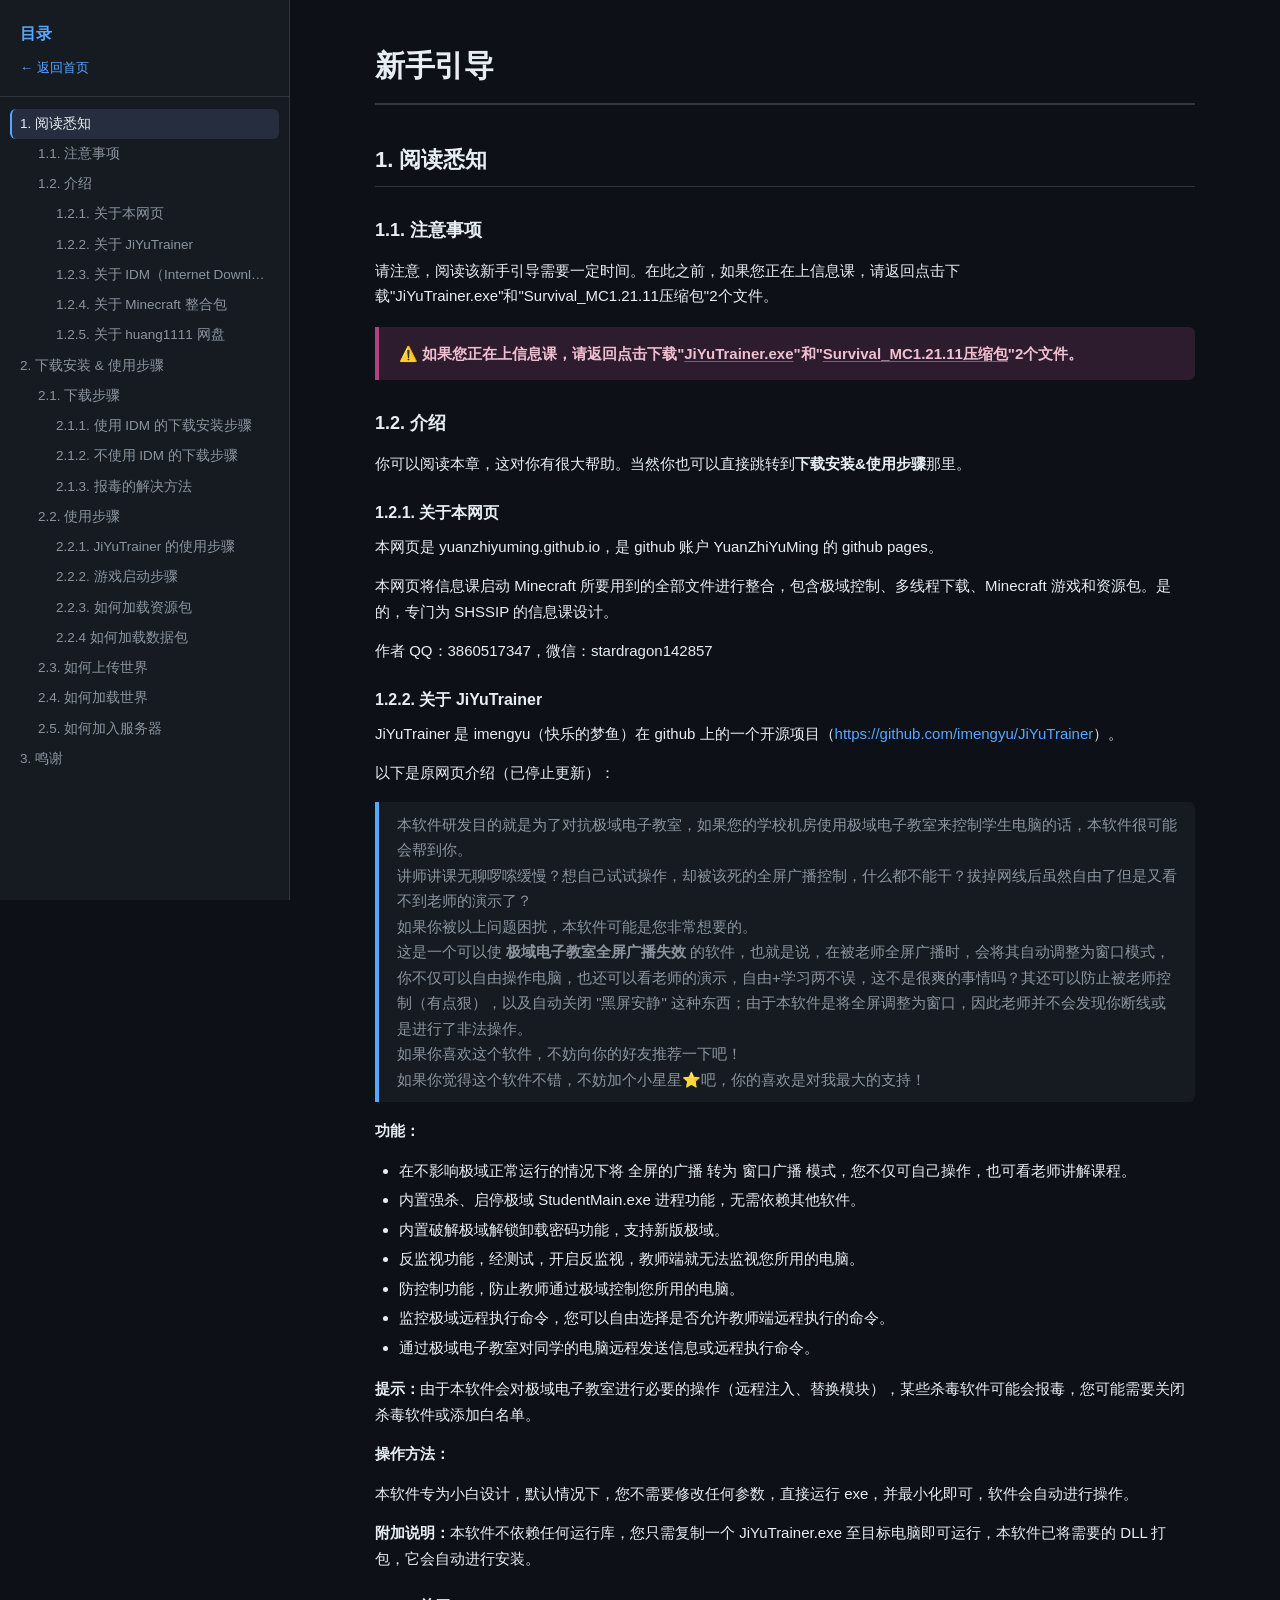
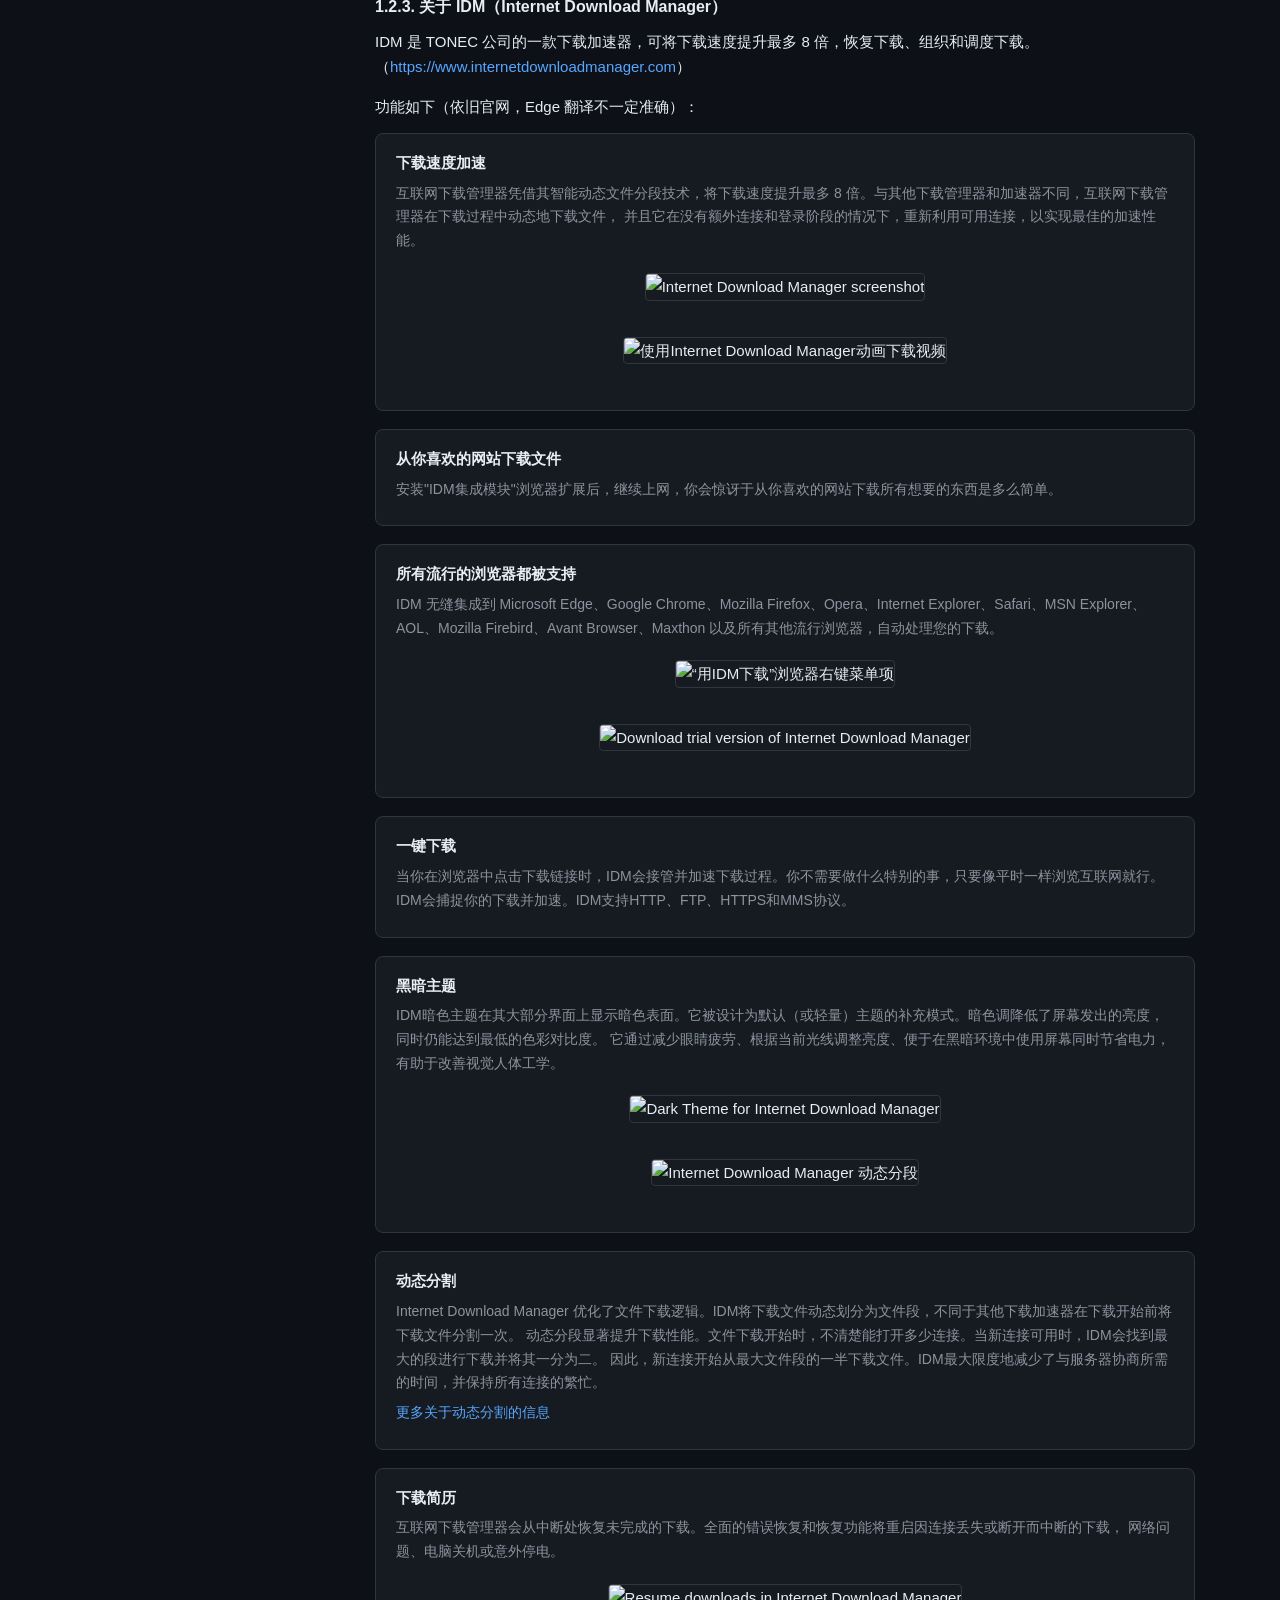
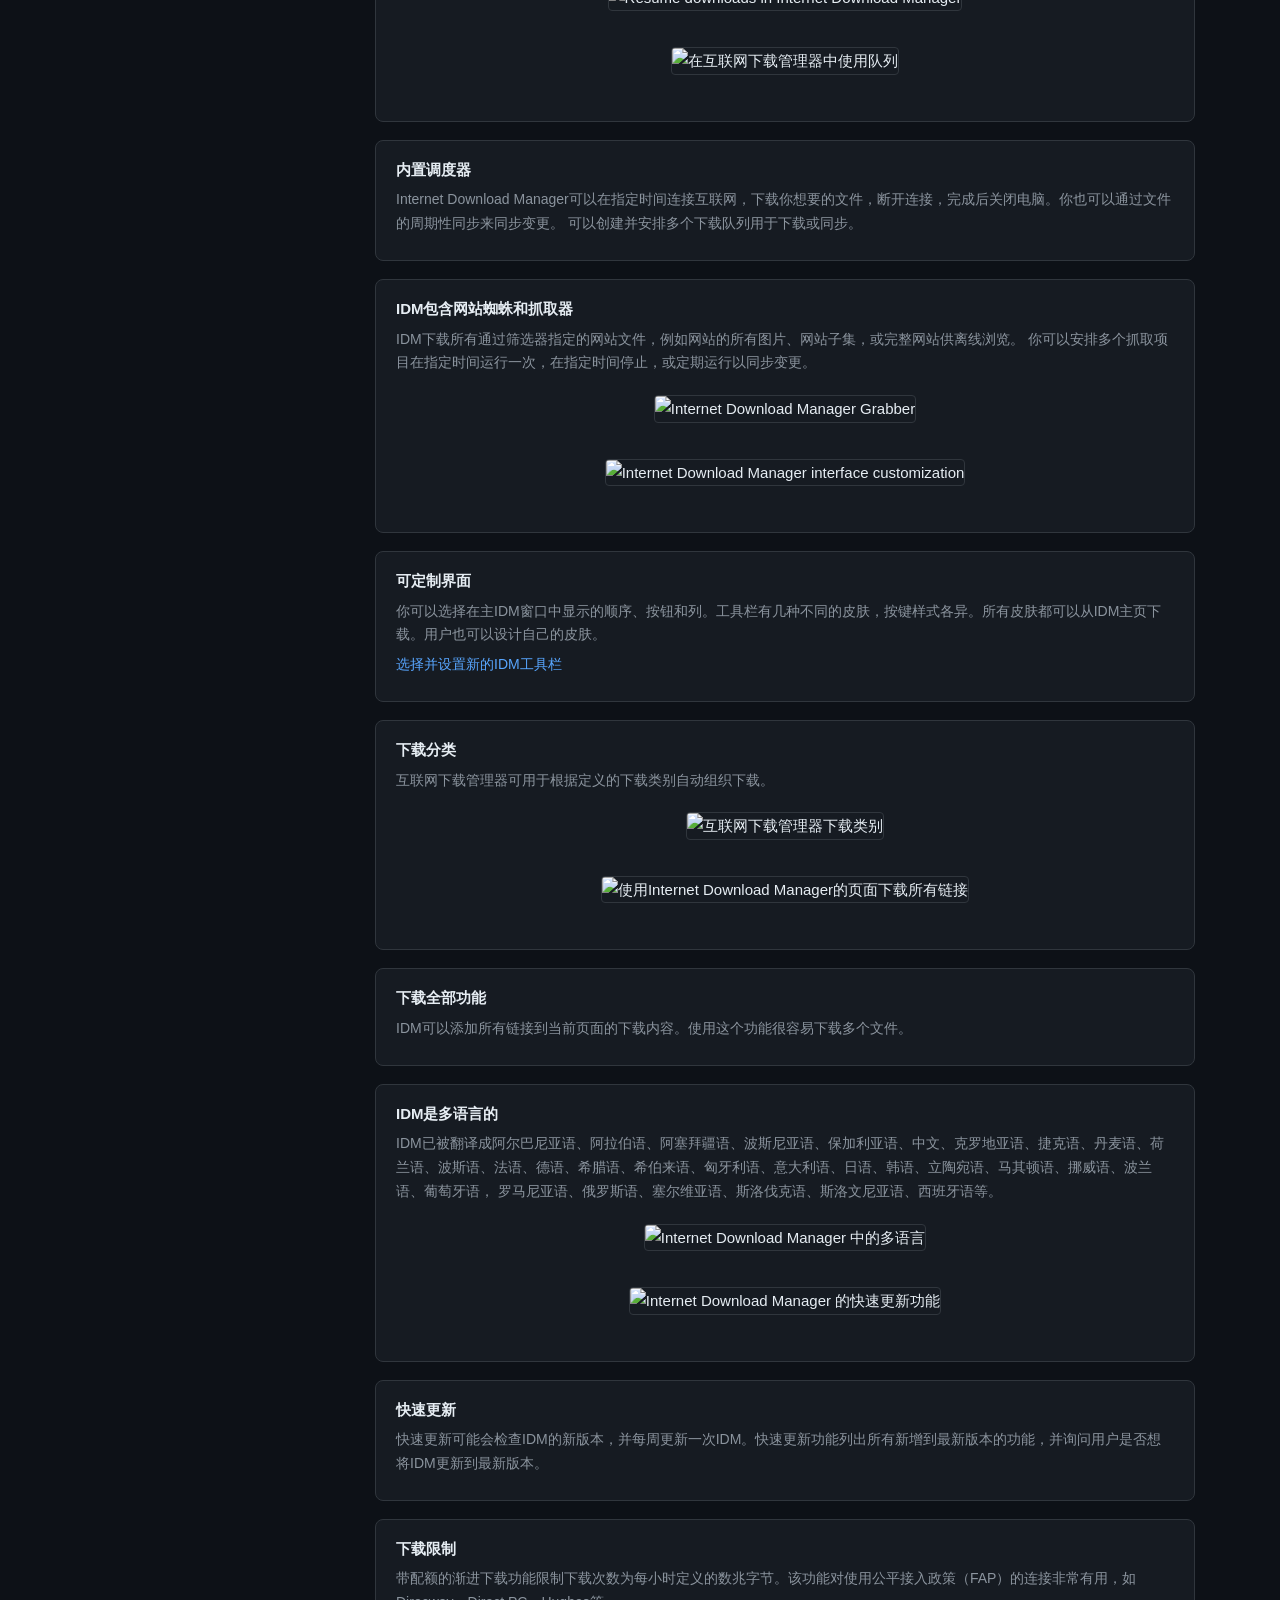
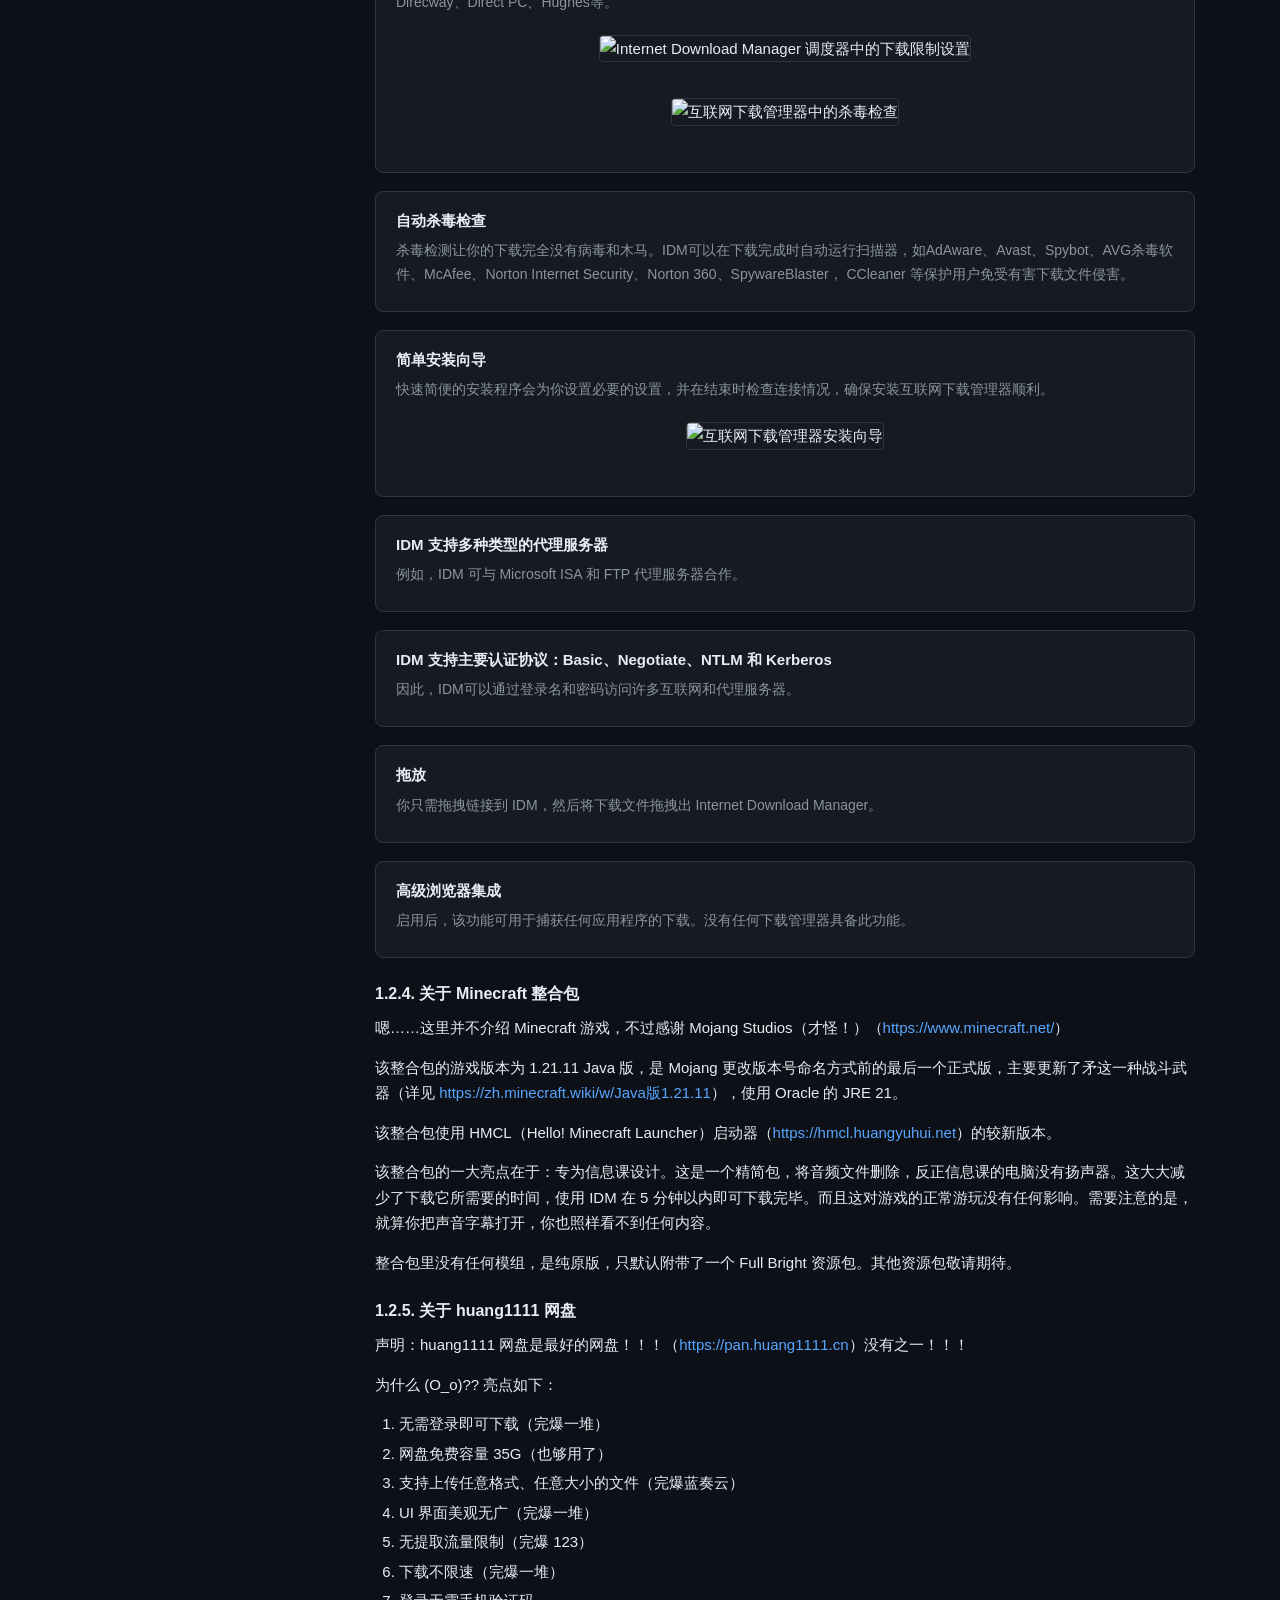
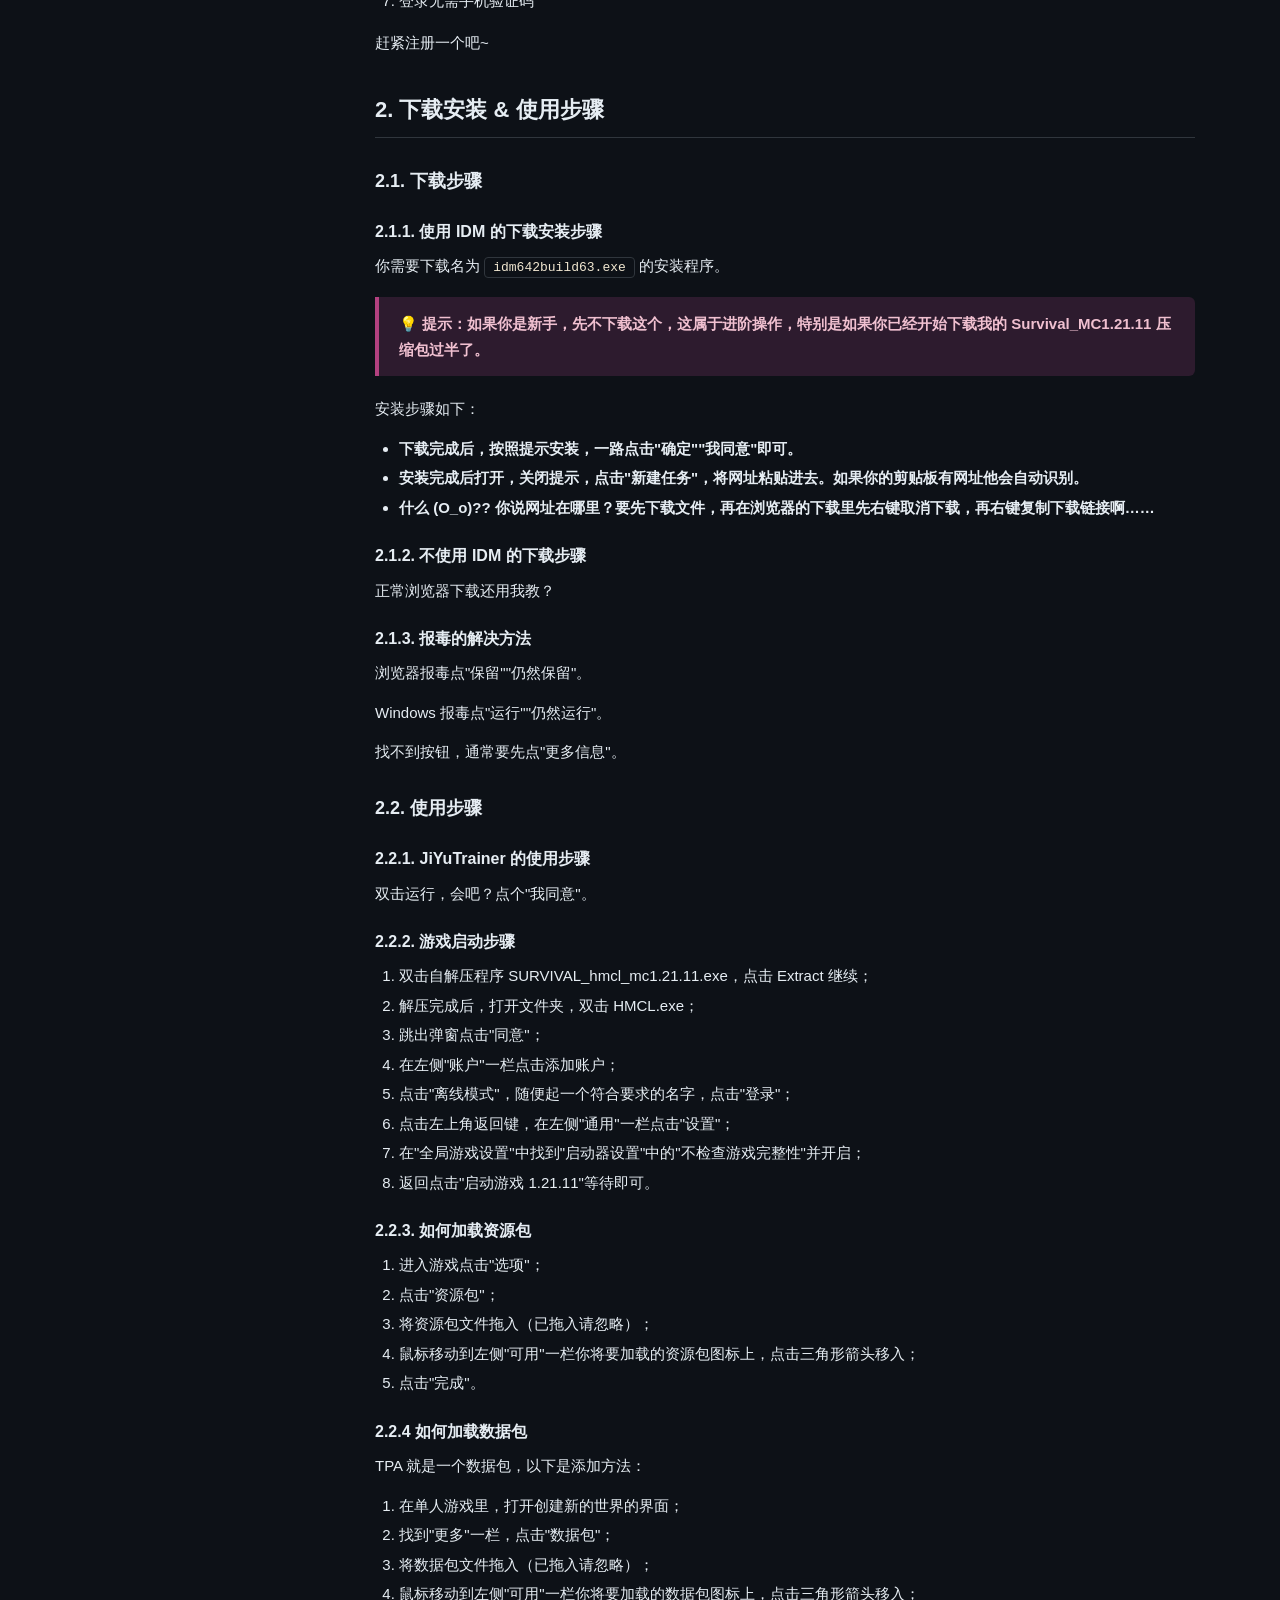
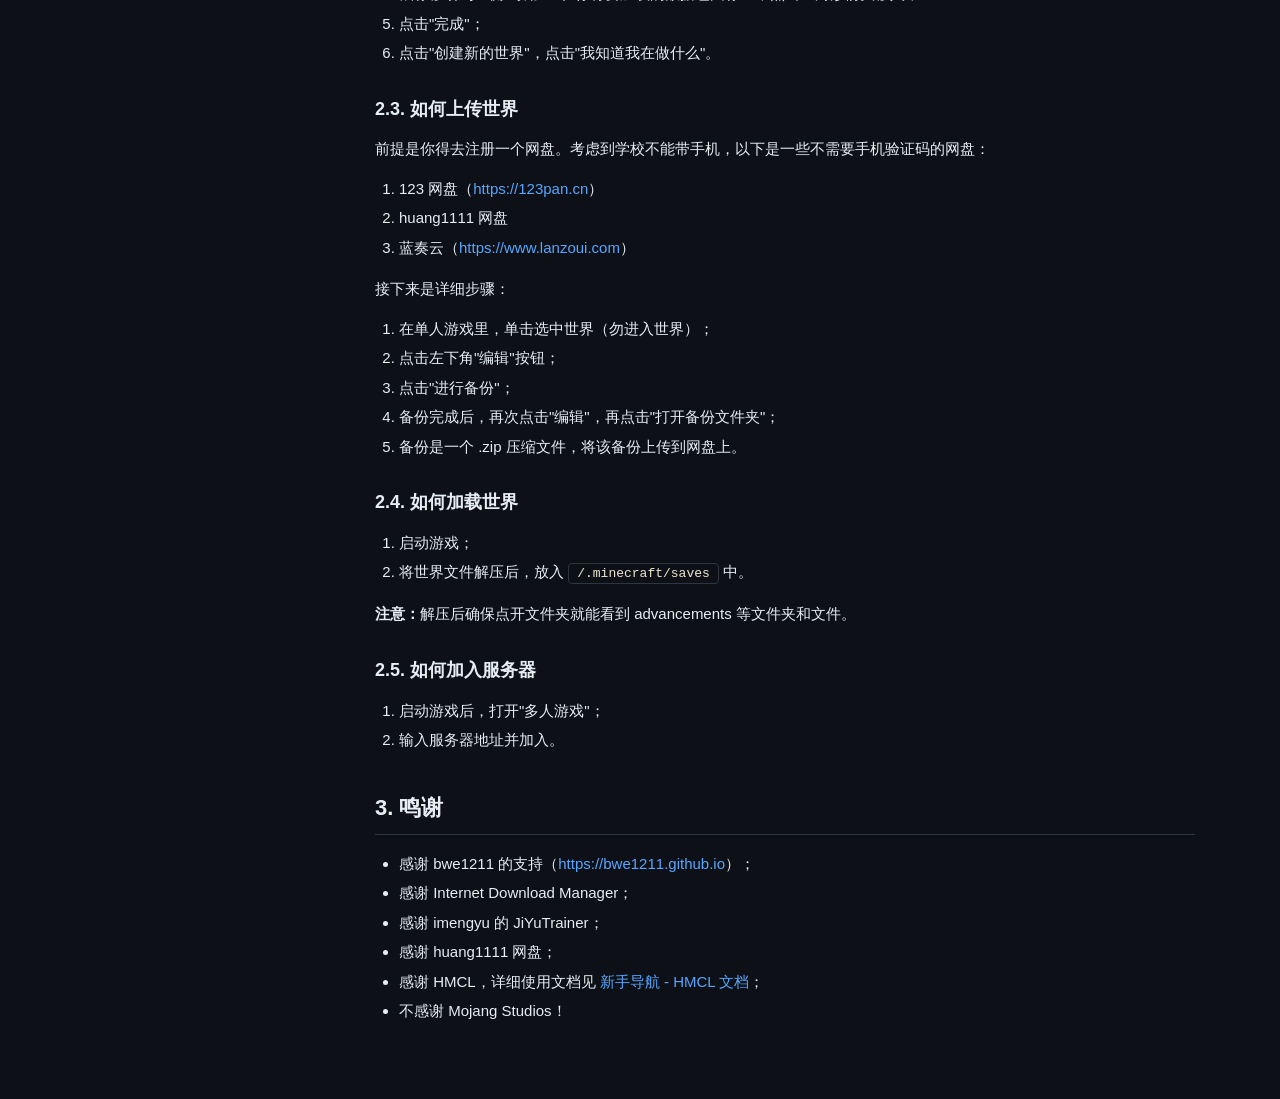
==== guide.html @ 596cc3ba "Add files via upload" ====
<!DOCTYPE html>
<html lang="zh-CN">
<head>
    <meta charset="UTF-8" />
    <meta name="viewport" content="width=device-width, initial-scale=1.0" />
    <title>新手引导</title>
    <link rel="stylesheet" href="guide.css">
</head>
<body>

<!-- ===== 侧边栏 ===== -->
<aside class="sidebar" id="sidebar">
    <div class="sidebar-header">
        <h2><span>目录</span></h2>
        <!-- 返回首页按钮 -->
        <a href="index.html" class="back-home">← 返回首页</a>
    </div>
    <nav>
        <ul class="toc" id="tocList">
            <!-- 由 JavaScript 动态生成 -->
        </ul>
    </nav>
</aside>

<!-- ===== 主内容 ===== -->
<main class="main">
    <div class="content-wrapper" id="contentWrapper">

        <!-- ============================================================ -->
        <!--                        全部内容                                -->
        <!-- ============================================================ -->

        <h1 id="新手引导">新手引导</h1>

        <!-- ===== 1. 阅读悉知 ===== -->
        <h2 id="1-阅读悉知">1. 阅读悉知</h2>

        <h3 id="11-注意事项">1.1. 注意事项</h3>
        <p>请注意，阅读该新手引导需要一定时间。在此之前，如果您正在上信息课，请返回点击下载"JiYuTrainer.exe"和"Survival_MC1.21.11压缩包"2个文件。</p>

        <div class="highlight-box">
            <strong>⚠️ 如果您正在上信息课，请返回点击下载"<u>JiYuTrainer.exe</u>"和"<u>Survival_MC1.21.11压缩包</u>"2个文件。</strong>
        </div>

        <h3 id="12-介绍">1.2. 介绍</h3>
        <p>你可以阅读本章，这对你有很大帮助。当然你也可以直接跳转到<strong>下载安装&amp;使用步骤</strong>那里。</p>

        <h4 id="121-关于本网页">1.2.1. 关于本网页</h4>
        <p>本网页是 yuanzhiyuming.github.io，是 github 账户 YuanZhiYuMing 的 github pages。</p>
        <p>本网页将信息课启动 Minecraft 所要用到的全部文件进行整合，包含极域控制、多线程下载、Minecraft 游戏和资源包。是的，专门为 SHSSIP 的信息课设计。</p>
        <p>作者 QQ：3860517347，微信：stardragon142857</p>

        <h4 id="122-关于jiyutrainer">1.2.2. 关于 JiYuTrainer</h4>
        <p>JiYuTrainer 是 imengyu（快乐的梦鱼）在 github 上的一个开源项目（<a href="https://github.com/imengyu/JiYuTrainer" target="_blank">https://github.com/imengyu/JiYuTrainer</a>）。</p>
        <p>以下是原网页介绍（已停止更新）：</p>
        <blockquote>
            <p>本软件研发目的就是为了对抗极域电子教室，如果您的学校机房使用极域电子教室来控制学生电脑的话，本软件很可能会帮到你。</p>
            <p>讲师讲课无聊啰嗦缓慢？想自己试试操作，却被该死的全屏广播控制，什么都不能干？拔掉网线后虽然自由了但是又看不到老师的演示了？</p>
            <p>如果你被以上问题困扰，本软件可能是您非常想要的。</p>
            <p>这是一个可以使 <strong>极域电子教室全屏广播失效</strong> 的软件，也就是说，在被老师全屏广播时，会将其自动调整为窗口模式，你不仅可以自由操作电脑，也还可以看老师的演示，自由+学习两不误，这不是很爽的事情吗？其还可以防止被老师控制（有点狠），以及自动关闭 "黑屏安静" 这种东西；由于本软件是将全屏调整为窗口，因此老师并不会发现你断线或是进行了非法操作。</p>
            <p>如果你喜欢这个软件，不妨向你的好友推荐一下吧！</p>
            <p>如果你觉得这个软件不错，不妨加个小星星⭐吧，你的喜欢是对我最大的支持！</p>
        </blockquote>
        <p><strong>功能：</strong></p>
        <ul>
            <li>在不影响极域正常运行的情况下将 全屏的广播 转为 窗口广播 模式，您不仅可自己操作，也可看老师讲解课程。</li>
            <li>内置强杀、启停极域 StudentMain.exe 进程功能，无需依赖其他软件。</li>
            <li>内置破解极域解锁卸载密码功能，支持新版极域。</li>
            <li>反监视功能，经测试，开启反监视，教师端就无法监视您所用的电脑。</li>
            <li>防控制功能，防止教师通过极域控制您所用的电脑。</li>
            <li>监控极域远程执行命令，您可以自由选择是否允许教师端远程执行的命令。</li>
            <li>通过极域电子教室对同学的电脑远程发送信息或远程执行命令。</li>
        </ul>
        <p><strong>提示：</strong>由于本软件会对极域电子教室进行必要的操作（远程注入、替换模块），某些杀毒软件可能会报毒，您可能需要关闭杀毒软件或添加白名单。</p>
        <p><strong>操作方法：</strong></p>
        <p>本软件专为小白设计，默认情况下，您不需要修改任何参数，直接运行 exe，并最小化即可，软件会自动进行操作。</p>
        <p><strong>附加说明：</strong>本软件不依赖任何运行库，您只需复制一个 JiYuTrainer.exe 至目标电脑即可运行，本软件已将需要的 DLL 打包，它会自动进行安装。</p>

        <h4 id="123-关于idminternetdownloadmanager">1.2.3. 关于 IDM（Internet Download Manager）</h4>
        <p>IDM 是 TONEC 公司的一款下载加速器，可将下载速度提升最多 8 倍，恢复下载、组织和调度下载。（<a href="https://www.internetdownloadmanager.com" target="_blank">https://www.internetdownloadmanager.com</a>）</p>
        <p>功能如下（依旧官网，Edge 翻译不一定准确）：</p>

        <div class="feature-card">
            <h5>下载速度加速</h5>
            <p>互联网下载管理器凭借其智能动态文件分段技术，将下载速度提升最多 8 倍。与其他下载管理器和加速器不同，互联网下载管理器在下载过程中动态地下载文件， 并且它在没有额外连接和登录阶段的情况下，重新利用可用连接，以实现最佳的加速性能。</p>
            <div class="img-container">
                <img src="https://www.internetdownloadmanager.com/images/idm_screenshot_6_35.jpg" alt="Internet Download Manager screenshot" loading="lazy" />
            </div>
            <div class="img-container">
                <img src="https://www.internetdownloadmanager.com/images/idm_download_video_animation-4.gif" alt="使用Internet Download Manager动画下载视频" loading="lazy" />
            </div>
        </div>

        <div class="feature-card">
            <h5>从你喜欢的网站下载文件</h5>
            <p>安装"IDM集成模块"浏览器扩展后，继续上网，你会惊讶于从你喜欢的网站下载所有想要的东西是多么简单。</p>
        </div>

        <div class="feature-card">
            <h5>所有流行的浏览器都被支持</h5>
            <p>IDM 无缝集成到 Microsoft Edge、Google Chrome、Mozilla Firefox、Opera、Internet Explorer、Safari、MSN Explorer、AOL、Mozilla Firebird、Avant Browser、Maxthon 以及所有其他流行浏览器，自动处理您的下载。</p>
            <div class="img-container">
                <img src="https://www.internetdownloadmanager.com/images/skpscr.jpeg" alt="“用IDM下载”浏览器右键菜单项" loading="lazy" />
            </div>
            <div class="img-container">
                <img src="https://www.internetdownloadmanager.com/images/click.gif" alt="Download trial version of Internet Download Manager" loading="lazy" />
            </div>
        </div>

        <div class="feature-card">
            <h5>一键下载</h5>
            <p>当你在浏览器中点击下载链接时，IDM会接管并加速下载过程。你不需要做什么特别的事，只要像平时一样浏览互联网就行。 IDM会捕捉你的下载并加速。IDM支持HTTP、FTP、HTTPS和MMS协议。</p>
        </div>

        <div class="feature-card">
            <h5>黑暗主题</h5>
            <p>IDM暗色主题在其大部分界面上显示暗色表面。它被设计为默认（或轻量）主题的补充模式。暗色调降低了屏幕发出的亮度，同时仍能达到最低的色彩对比度。 它通过减少眼睛疲劳、根据当前光线调整亮度、便于在黑暗环境中使用屏幕同时节省电力，有助于改善视觉人体工学。</p>
            <div class="img-container">
                <img src="https://www.internetdownloadmanager.com/images/dark_th.jpg" alt="Dark Theme for Internet Download Manager" loading="lazy" />
            </div>
            <div class="img-container">
                <img src="https://www.internetdownloadmanager.com/images/dynamic.jpg" alt="Internet Download Manager 动态分段" loading="lazy" />
            </div>
        </div>

        <div class="feature-card">
            <h5>动态分割</h5>
            <p>Internet Download Manager 优化了文件下载逻辑。IDM将下载文件动态划分为文件段，不同于其他下载加速器在下载开始前将下载文件分割一次。 动态分段显著提升下载性能。文件下载开始时，不清楚能打开多少连接。当新连接可用时，IDM会找到最大的段进行下载并将其一分为二。 因此，新连接开始从最大文件段的一半下载文件。IDM最大限度地减少了与服务器协商所需的时间，并保持所有连接的繁忙。</p>
            <p><a href="https://www.internetdownloadmanager.com/support/segmentation.html" target="_blank">更多关于动态分割的信息</a></p>
        </div>

        <div class="feature-card">
            <h5>下载简历</h5>
            <p>互联网下载管理器会从中断处恢复未完成的下载。全面的错误恢复和恢复功能将重启因连接丢失或断开而中断的下载， 网络问题、电脑关机或意外停电。</p>
            <div class="img-container">
                <img src="https://www.internetdownloadmanager.com/images/resume.gif" alt="Resume downloads in Internet Download Manager" loading="lazy" />
            </div>
            <div class="img-container">
                <img src="https://www.internetdownloadmanager.com/images/queue.png" alt="在互联网下载管理器中使用队列" loading="lazy" />
            </div>
        </div>

        <div class="feature-card">
            <h5>内置调度器</h5>
            <p>Internet Download Manager可以在指定时间连接互联网，下载你想要的文件，断开连接，完成后关闭电脑。你也可以通过文件的周期性同步来同步变更。 可以创建并安排多个下载队列用于下载或同步。</p>
        </div>

        <div class="feature-card">
            <h5>IDM包含网站蜘蛛和抓取器</h5>
            <p>IDM下载所有通过筛选器指定的网站文件，例如网站的所有图片、网站子集，或完整网站供离线浏览。 你可以安排多个抓取项目在指定时间运行一次，在指定时间停止，或定期运行以同步变更。</p>
            <div class="img-container">
                <img src="https://www.internetdownloadmanager.com/images/grabber.jpg" alt="Internet Download Manager Grabber" loading="lazy" />
            </div>
            <div class="img-container">
                <img src="https://www.internetdownloadmanager.com/images/idm_screenshot_6_35.gif" alt="Internet Download Manager interface customization" loading="lazy" />
            </div>
        </div>

        <div class="feature-card">
            <h5>可定制界面</h5>
            <p>你可以选择在主IDM窗口中显示的顺序、按钮和列。工具栏有几种不同的皮肤，按键样式各异。所有皮肤都可以从IDM主页下载。用户也可以设计自己的皮肤。</p>
            <p><a href="https://www.internetdownloadmanager.com/support/toolbar2.html" target="_blank">选择并设置新的IDM工具栏</a></p>
        </div>

        <div class="feature-card">
            <h5>下载分类</h5>
            <p>互联网下载管理器可用于根据定义的下载类别自动组织下载。</p>
            <div class="img-container">
                <img src="https://www.internetdownloadmanager.com/images/categories.gif" alt="互联网下载管理器下载类别" loading="lazy" />
            </div>
            <div class="img-container">
                <img src="https://www.internetdownloadmanager.com/images/download_all.jpg" alt="使用Internet Download Manager的页面下载所有链接" loading="lazy" />
            </div>
        </div>

        <div class="feature-card">
            <h5>下载全部功能</h5>
            <p>IDM可以添加所有链接到当前页面的下载内容。使用这个功能很容易下载多个文件。</p>
        </div>

        <div class="feature-card">
            <h5>IDM是多语言的</h5>
            <p>IDM已被翻译成阿尔巴尼亚语、阿拉伯语、阿塞拜疆语、波斯尼亚语、保加利亚语、中文、克罗地亚语、捷克语、丹麦语、荷兰语、波斯语、法语、德语、希腊语、希伯来语、匈牙利语、意大利语、日语、韩语、立陶宛语、马其顿语、挪威语、波兰语、葡萄牙语， 罗马尼亚语、俄罗斯语、塞尔维亚语、斯洛伐克语、斯洛文尼亚语、西班牙语等。</p>
            <div class="img-container">
                <img src="https://www.internetdownloadmanager.com/images/multilingual.gif" alt="Internet Download Manager 中的多语言" loading="lazy" />
            </div>
            <div class="img-container">
                <img src="https://www.internetdownloadmanager.com/images/quick_update.jpg" alt="Internet Download Manager 的快速更新功能" loading="lazy" />
            </div>
        </div>

        <div class="feature-card">
            <h5>快速更新</h5>
            <p>快速更新可能会检查IDM的新版本，并每周更新一次IDM。快速更新功能列出所有新增到最新版本的功能，并询问用户是否想将IDM更新到最新版本。</p>
        </div>

        <div class="feature-card">
            <h5>下载限制</h5>
            <p>带配额的渐进下载功能限制下载次数为每小时定义的数兆字节。该功能对使用公平接入政策（FAP）的连接非常有用，如Direcway、Direct PC、Hughes等。</p>
            <div class="img-container">
                <img src="https://www.internetdownloadmanager.com/images/limits.png" alt="Internet Download Manager 调度器中的下载限制设置" loading="lazy" />
            </div>
            <div class="img-container">
                <img src="https://www.internetdownloadmanager.com/images/antivirus.jpg" alt="互联网下载管理器中的杀毒检查" loading="lazy" />
            </div>
        </div>

        <div class="feature-card">
            <h5>自动杀毒检查</h5>
            <p>杀毒检测让你的下载完全没有病毒和木马。IDM可以在下载完成时自动运行扫描器，如AdAware、Avast、Spybot、AVG杀毒软件、McAfee、Norton Internet Security、Norton 360、SpywareBlaster， CCleaner 等保护用户免受有害下载文件侵害。</p>
        </div>

        <div class="feature-card">
            <h5>简单安装向导</h5>
            <p>快速简便的安装程序会为你设置必要的设置，并在结束时检查连接情况，确保安装互联网下载管理器顺利。</p>
            <div class="img-container">
                <img src="https://www.internetdownloadmanager.com/images/wizard.gif" alt="互联网下载管理器安装向导" loading="lazy" />
            </div>
        </div>

        <div class="feature-card">
            <h5>IDM 支持多种类型的代理服务器</h5>
            <p>例如，IDM 可与 Microsoft ISA 和 FTP 代理服务器合作。</p>
        </div>

        <div class="feature-card">
            <h5>IDM 支持主要认证协议：Basic、Negotiate、NTLM 和 Kerberos</h5>
            <p>因此，IDM可以通过登录名和密码访问许多互联网和代理服务器。</p>
        </div>

        <div class="feature-card">
            <h5>拖放</h5>
            <p>你只需拖拽链接到 IDM，然后将下载文件拖拽出 Internet Download Manager。</p>
        </div>

        <div class="feature-card">
            <h5>高级浏览器集成</h5>
            <p>启用后，该功能可用于捕获任何应用程序的下载。没有任何下载管理器具备此功能。</p>
        </div>

        <h4 id="124-关于minecraft整合包">1.2.4. 关于 Minecraft 整合包</h4>
        <p>嗯……这里并不介绍 Minecraft 游戏，不过感谢 Mojang Studios（才怪！）（<a href="https://www.minecraft.net/" target="_blank">https://www.minecraft.net/</a>）</p>
        <p>该整合包的游戏版本为 1.21.11 Java 版，是 Mojang 更改版本号命名方式前的最后一个正式版，主要更新了矛这一种战斗武器（详见 <a href="https://zh.minecraft.wiki/w/Java%E7%89%881.21.11?variant=zh-cn" target="_blank">https://zh.minecraft.wiki/w/Java版1.21.11</a>），使用 Oracle 的 JRE 21。</p>
        <p>该整合包使用 HMCL（Hello! Minecraft Launcher）启动器（<a href="https://hmcl.huangyuhui.net" target="_blank">https://hmcl.huangyuhui.net</a>）的较新版本。</p>
        <p>该整合包的一大亮点在于：专为信息课设计。这是一个精简包，将音频文件删除，反正信息课的电脑没有扬声器。这大大减少了下载它所需要的时间，使用 IDM 在 5 分钟以内即可下载完毕。而且这对游戏的正常游玩没有任何影响。需要注意的是，就算你把声音字幕打开，你也照样看不到任何内容。</p>
        <p>整合包里没有任何模组，是纯原版，只默认附带了一个 Full Bright 资源包。其他资源包敬请期待。</p>

        <h4 id="125-关于huang1111网盘">1.2.5. 关于 huang1111 网盘</h4>
        <p>声明：huang1111 网盘是最好的网盘！！！（<a href="https://pan.huang1111.cn" target="_blank">https://pan.huang1111.cn</a>）没有之一！！！</p>
        <p>为什么 (O_o)?? 亮点如下：</p>
        <ol>
            <li>无需登录即可下载（完爆一堆）</li>
            <li>网盘免费容量 35G（也够用了）</li>
            <li>支持上传任意格式、任意大小的文件（完爆蓝奏云）</li>
            <li>UI 界面美观无广（完爆一堆）</li>
            <li>无提取流量限制（完爆 123）</li>
            <li>下载不限速（完爆一堆）</li>
            <li>登录无需手机验证码</li>
        </ol>
        <p>赶紧注册一个吧~</p>

        <!-- ===== 2. 下载安装&使用步骤 ===== -->
        <h2 id="2-下载安装使用步骤">2. 下载安装 &amp; 使用步骤</h2>

        <h3 id="21-下载步骤">2.1. 下载步骤</h3>

        <h4 id="211-使用idm的下载安装步骤">2.1.1. 使用 IDM 的下载安装步骤</h4>
        <p>你需要下载名为 <code>idm642build63.exe</code> 的安装程序。</p>
        <div class="highlight-box">
            <strong>💡 提示：如果你是新手，先不下载这个，这属于进阶操作，特别是如果你已经开始下载我的 Survival_MC1.21.11 压缩包过半了。</strong>
        </div>
        <p>安装步骤如下：</p>
        <ul>
            <li><strong>下载完成后，按照提示安装，一路点击"确定""我同意"即可。</strong></li>
            <li><strong>安装完成后打开，关闭提示，点击"新建任务"，将网址粘贴进去。如果你的剪贴板有网址他会自动识别。</strong></li>
            <li><strong>什么 (O_o)?? 你说网址在哪里？要先下载文件，再在浏览器的下载里先右键取消下载，再右键复制下载链接啊……</strong></li>
        </ul>

        <h4 id="212-不使用idm的下载步骤">2.1.2. 不使用 IDM 的下载步骤</h4>
        <p>正常浏览器下载还用我教？</p>

        <h4 id="213-报毒的解决方法">2.1.3. 报毒的解决方法</h4>
        <p>浏览器报毒点"保留""仍然保留"。</p>
        <p>Windows 报毒点"运行""仍然运行"。</p>
        <p>找不到按钮，通常要先点"更多信息"。</p>

        <h3 id="22-使用步骤">2.2. 使用步骤</h3>

        <h4 id="221-jiyutrainer的使用步骤">2.2.1. JiYuTrainer 的使用步骤</h4>
        <p>双击运行，会吧？点个"我同意"。</p>

        <h4 id="222-游戏启动步骤">2.2.2. 游戏启动步骤</h4>
        <ol>
            <li>双击自解压程序 SURVIVAL_hmcl_mc1.21.11.exe，点击 Extract 继续；</li>
            <li>解压完成后，打开文件夹，双击 HMCL.exe；</li>
            <li>跳出弹窗点击"同意"；</li>
            <li>在左侧"账户"一栏点击添加账户；</li>
            <li>点击"离线模式"，随便起一个符合要求的名字，点击"登录"；</li>
            <li>点击左上角返回键，在左侧"通用"一栏点击"设置"；</li>
            <li>在"全局游戏设置"中找到"启动器设置"中的"不检查游戏完整性"并开启；</li>
            <li>返回点击"启动游戏 1.21.11"等待即可。</li>
        </ol>

        <h4 id="223-如何加载资源包">2.2.3. 如何加载资源包</h4>
        <ol>
            <li>进入游戏点击"选项"；</li>
            <li>点击"资源包"；</li>
            <li>将资源包文件拖入（已拖入请忽略）；</li>
            <li>鼠标移动到左侧"可用"一栏你将要加载的资源包图标上，点击三角形箭头移入；</li>
            <li>点击"完成"。</li>
        </ol>

        <h4 id="224-如何加载数据包">2.2.4 如何加载数据包</h4>
        <p>TPA 就是一个数据包，以下是添加方法：</p>
        <ol>
            <li>在单人游戏里，打开创建新的世界的界面；</li>
            <li>找到"更多"一栏，点击"数据包"；</li>
            <li>将数据包文件拖入（已拖入请忽略）；</li>
            <li>鼠标移动到左侧"可用"一栏你将要加载的数据包图标上，点击三角形箭头移入；</li>
            <li>点击"完成"；</li>
            <li>点击"创建新的世界"，点击"我知道我在做什么"。</li>
        </ol>

        <h3 id="23-如何上传世界">2.3. 如何上传世界</h3>
        <p>前提是你得去注册一个网盘。考虑到学校不能带手机，以下是一些不需要手机验证码的网盘：</p>
        <ol>
            <li>123 网盘（<a href="https://123pan.cn" target="_blank">https://123pan.cn</a>）</li>
            <li>huang1111 网盘</li>
            <li>蓝奏云（<a href="https://www.lanzoui.com" target="_blank">https://www.lanzoui.com</a>）</li>
        </ol>
        <p>接下来是详细步骤：</p>
        <ol>
            <li>在单人游戏里，单击选中世界（勿进入世界）；</li>
            <li>点击左下角"编辑"按钮；</li>
            <li>点击"进行备份"；</li>
            <li>备份完成后，再次点击"编辑"，再点击"打开备份文件夹"；</li>
            <li>备份是一个 .zip 压缩文件，将该备份上传到网盘上。</li>
        </ol>

        <h3 id="24-如何加载世界">2.4. 如何加载世界</h3>
        <ol>
            <li>启动游戏；</li>
            <li>将世界文件解压后，放入 <code>/.minecraft/saves</code> 中。</li>
        </ol>
        <p><strong>注意：</strong>解压后确保点开文件夹就能看到 advancements 等文件夹和文件。</p>

        <h3 id="25-如何加入服务器">2.5. 如何加入服务器</h3>
        <ol>
            <li>启动游戏后，打开"多人游戏"；</li>
            <li>输入服务器地址并加入。</li>
        </ol>

        <!-- ===== 3. 鸣谢 ===== -->
        <h2 id="3-鸣谢">3. 鸣谢</h2>
        <ul>
            <li>感谢 bwe1211 的支持（<a href="https://bwe1211.github.io" target="_blank">https://bwe1211.github.io</a>）；</li>
            <li>感谢 Internet Download Manager；</li>
            <li>感谢 imengyu 的 JiYuTrainer；</li>
            <li>感谢 huang1111 网盘；</li>
            <li>感谢 HMCL，详细使用文档见 <a href="https://docs.hmcl.net/" target="_blank">新手导航 - HMCL 文档</a>；</li>
            <li>不感谢 Mojang Studios！</li>
        </ul>

    </div>
    <!-- /content-wrapper -->
</main>

<!-- ===== JavaScript ===== -->
<script type="text/javascript" src="guide.js"></script>

</body>
</html>
---- guide.css ----
* {
    margin: 0;
    padding: 0;
    box-sizing: border-box;
}

:root {
    --bg-primary: #0d1117;
    --bg-secondary: #161b22;
    --bg-card: #1c2333;
    --bg-hover: #252d3f;
    --border-color: #30363d;
    --text-primary: #e6edf3;
    --text-secondary: #8b949e;
    --text-muted: #5a6a7a;
    --accent: #58a6ff;
    --accent-hover: #79c0ff;
    --highlight-bg: #2d1b2e;
    --highlight-border: #b34180;
    --code-bg: #0d1117;
    --scrollbar-track: #0d1117;
    --scrollbar-thumb: #30363d;
    --sidebar-width: 290px;
    --header-height: 0px;
    --toc-level-indent: 18px;
}

html {
    scroll-behavior: smooth;
}

body {
    font-family: -apple-system, BlinkMacSystemFont, "Segoe UI", "Noto Sans", Helvetica, Arial, sans-serif;
    background: var(--bg-primary);
    color: var(--text-primary);
    line-height: 1.7;
    font-size: 15px;
    display: flex;
    min-height: 100vh;
    margin: 0;
}

/* ===== 滚动条 ===== */
::-webkit-scrollbar {
    width: 8px;
    height: 8px;
}
::-webkit-scrollbar-track {
    background: var(--scrollbar-track);
}
::-webkit-scrollbar-thumb {
    background: var(--scrollbar-thumb);
    border-radius: 4px;
}
::-webkit-scrollbar-thumb:hover {
    background: #484f5a;
}

/* ===== 侧边栏 ===== */
.sidebar {
    position: fixed;
    top: 0;
    left: 0;
    width: var(--sidebar-width);
    height: 100vh;
    background: var(--bg-secondary);
    border-right: 1px solid var(--border-color);
    overflow-y: auto;
    overflow-x: hidden;
    padding: 20px 0 30px 0;
    z-index: 100;
    display: flex;
    flex-direction: column;
}

.sidebar-header {
    padding: 0 20px 16px 20px;
    border-bottom: 1px solid var(--border-color);
    margin-bottom: 12px;
    flex-shrink: 0;
}

.sidebar-header h2 {
    font-size: 16px;
    font-weight: 600;
    color: var(--text-primary);
    letter-spacing: 0.3px;
    display: flex;
    align-items: center;
    gap: 8px;
}

.sidebar-header h2 span {
    color: var(--accent);
}

.sidebar-header .sub {
    font-size: 12px;
    color: var(--text-secondary);
    margin-top: 2px;
    font-weight: 400;
}

/* 返回首页按钮 */
.back-home {
    margin-top: 10px;
    display: inline-block;
    font-size: 13px;
    color: var(--accent);
    text-decoration: none;
    transition: color 0.15s;
}
.back-home:hover {
    color: var(--accent-hover);
    text-decoration: underline;
}

.toc {
    list-style: none;
    padding: 0 10px 0 10px;
    margin: 0;
    flex: 1;
}

.toc li {
    list-style: none;
    margin: 0;
    padding: 0;
}

.toc a {
    display: block;
    padding: 5px 12px 5px 12px;
    color: var(--text-secondary);
    text-decoration: none;
    font-size: 13.5px;
    border-radius: 6px;
    transition: color 0.15s, background 0.15s;
    cursor: pointer;
    white-space: nowrap;
    overflow: hidden;
    text-overflow: ellipsis;
    line-height: 1.5;
    border-left: 2px solid transparent;
}

.toc a:hover {
    color: var(--text-primary);
    background: var(--bg-hover);
}

.toc a.active {
    color: var(--text-primary);
    background: var(--bg-hover);
    border-left-color: var(--accent);
    font-weight: 500;
}

/* 层级缩进 */
.toc .level-h2 {
    padding-left: 8px;
}
.toc .level-h3 {
    padding-left: calc(8px + var(--toc-level-indent));
}
.toc .level-h4 {
    padding-left: calc(8px + var(--toc-level-indent) * 2);
}

/* ===== 主内容区 ===== */
.main {
    margin-left: var(--sidebar-width);
    flex: 1;
    padding: 40px 50px 60px 50px;
    max-width: calc(100% - var(--sidebar-width));
    min-height: 100vh;
    background: var(--bg-primary);
}

.content-wrapper {
    max-width: 820px;
    margin: 0 auto;
}

/* ===== 内容排版 ===== */
.content-wrapper h1 {
    font-size: 30px;
    font-weight: 700;
    color: var(--text-primary);
    margin-top: 0;
    margin-bottom: 24px;
    padding-bottom: 12px;
    border-bottom: 2px solid var(--border-color);
    letter-spacing: -0.3px;
}

.content-wrapper h2 {
    font-size: 22px;
    font-weight: 600;
    color: var(--text-primary);
    margin-top: 36px;
    margin-bottom: 16px;
    padding-bottom: 8px;
    border-bottom: 1px solid var(--border-color);
}

.content-wrapper h3 {
    font-size: 18px;
    font-weight: 600;
    color: var(--text-primary);
    margin-top: 28px;
    margin-bottom: 12px;
}

.content-wrapper h4 {
    font-size: 16px;
    font-weight: 600;
    color: var(--text-primary);
    margin-top: 22px;
    margin-bottom: 8px;
}

.content-wrapper h5 {
    font-size: 14.5px;
    font-weight: 600;
    color: var(--text-primary);
    margin-top: 18px;
    margin-bottom: 6px;
}

.content-wrapper p {
    margin-bottom: 14px;
    color: var(--text-primary);
}

.content-wrapper a {
    color: var(--accent);
    text-decoration: none;
    transition: color 0.15s;
}

.content-wrapper a:hover {
    color: var(--accent-hover);
    text-decoration: underline;
}

.content-wrapper ul,
.content-wrapper ol {
    margin: 8px 0 16px 24px;
    color: var(--text-primary);
}

.content-wrapper li {
    margin-bottom: 4px;
}

.content-wrapper code {
    background: var(--code-bg);
    padding: 2px 8px;
    border-radius: 4px;
    font-size: 13px;
    font-family: "SF Mono", "JetBrains Mono", "Consolas", monospace;
    color: #f0e6d0;
    border: 1px solid var(--border-color);
}

.content-wrapper pre {
    background: var(--code-bg);
    padding: 14px 18px;
    border-radius: 8px;
    overflow-x: auto;
    border: 1px solid var(--border-color);
    margin: 12px 0 18px 0;
}

.content-wrapper pre code {
    background: transparent;
    padding: 0;
    border: none;
    font-size: 13px;
    color: var(--text-primary);
}

.content-wrapper blockquote {
    border-left: 4px solid var(--accent);
    background: var(--bg-secondary);
    padding: 10px 18px;
    margin: 16px 0;
    border-radius: 0 6px 6px 0;
    color: var(--text-secondary);
}

.content-wrapper blockquote p {
    margin-bottom: 0;
    color: var(--text-secondary);
}

.content-wrapper hr {
    border: none;
    border-top: 1px solid var(--border-color);
    margin: 28px 0;
}

.content-wrapper img {
    max-width: 100%;
    height: auto;
    border-radius: 6px;
    border: 1px solid var(--border-color);
    margin: 8px 0 12px 0;
    display: block;
}

/* ===== 高亮提示框 (==*** ... ***==) ===== */
.highlight-box {
    background: var(--highlight-bg);
    border-left: 4px solid var(--highlight-border);
    padding: 14px 20px;
    margin: 18px 0 20px 0;
    border-radius: 0 6px 6px 0;
    color: var(--text-primary);
}

.highlight-box strong,
.highlight-box b {
    color: #f0c0d0;
}

.highlight-box code {
    background: rgba(255, 255, 255, 0.08);
    border-color: rgba(255, 255, 255, 0.12);
}

.highlight-box u {
    text-decoration-color: var(--highlight-border);
}

/* ===== 下划线 ===== */
u,
.underline {
    text-decoration-color: var(--accent);
    text-underline-offset: 2px;
}

/* ===== 图片容器 ===== */
.img-container {
    margin: 12px 0 16px 0;
    text-align: center;
}

.img-container img {
    display: inline-block;
    max-width: 100%;
}

/* ===== 功能卡片 (IDM) ===== */
.feature-card {
    background: var(--bg-secondary);
    border: 1px solid var(--border-color);
    border-radius: 8px;
    padding: 16px 20px 18px 20px;
    margin: 14px 0 18px 0;
}

.feature-card h5 {
    margin-top: 0;
    margin-bottom: 6px;
    font-size: 15px;
    color: var(--text-primary);
}

.feature-card p {
    margin-bottom: 6px;
    color: var(--text-secondary);
    font-size: 14px;
}

.feature-card img {
    margin-top: 8px;
    border-radius: 4px;
    max-width: 100%;
    border: 1px solid var(--border-color);
}

/* ===== 响应式 ===== */
@media (max-width: 820px) {
    .sidebar {
        width: 220px;
        padding: 12px 0 20px 0;
    }
    .main {
        margin-left: 220px;
        padding: 24px 20px 40px 20px;
        max-width: calc(100% - 220px);
    }
    .sidebar-header h2 {
        font-size: 14px;
    }
    .toc a {
        font-size: 12.5px;
        padding: 4px 10px;
    }
    .content-wrapper h1 {
        font-size: 24px;
    }
    .content-wrapper h2 {
        font-size: 19px;
    }
    .content-wrapper h3 {
        font-size: 16px;
    }
}

@media (max-width: 600px) {
    .sidebar {
        width: 180px;
        padding: 10px 0 16px 0;
    }
    .main {
        margin-left: 180px;
        padding: 16px 14px 30px 14px;
        max-width: calc(100% - 180px);
    }
    .sidebar-header {
        padding: 0 12px 12px 12px;
    }
    .sidebar-header h2 {
        font-size: 12px;
    }
    .sidebar-header .sub {
        font-size: 10px;
    }
    .toc a {
        font-size: 11px;
        padding: 3px 8px;
    }
    .toc .level-h3 {
        padding-left: calc(8px + 12px);
    }
    .toc .level-h4 {
        padding-left: calc(8px + 24px);
    }
    .content-wrapper h1 {
        font-size: 20px;
    }
    .content-wrapper h2 {
        font-size: 17px;
    }
    .content-wrapper h3 {
        font-size: 15px;
    }
    .content-wrapper h4 {
        font-size: 14px;
    }
    .highlight-box {
        padding: 10px 14px;
        font-size: 13px;
    }
}

@media (max-width: 480px) {
    .sidebar {
        width: 140px;
        padding: 6px 0 12px 0;
    }
    .main {
        margin-left: 140px;
        padding: 12px 10px 24px 10px;
        max-width: calc(100% - 140px);
    }
    .sidebar-header {
        padding: 0 8px 8px 8px;
    }
    .sidebar-header h2 {
        font-size: 11px;
    }
    .sidebar-header .sub {
        font-size: 9px;
    }
    .toc a {
        font-size: 10px;
        padding: 2px 6px;
    }
    .toc .level-h3 {
        padding-left: calc(6px + 10px);
    }
    .toc .level-h4 {
        padding-left: calc(6px + 20px);
    }
    .content-wrapper h1 {
        font-size: 17px;
    }
    .content-wrapper h2 {
        font-size: 15px;
    }
    .content-wrapper h3 {
        font-size: 13px;
    }
    .content-wrapper h4 {
        font-size: 12.5px;
    }
    .content-wrapper p,
    .content-wrapper li {
        font-size: 13px;
    }
    .highlight-box {
        padding: 8px 10px;
        font-size: 12px;
    }
}
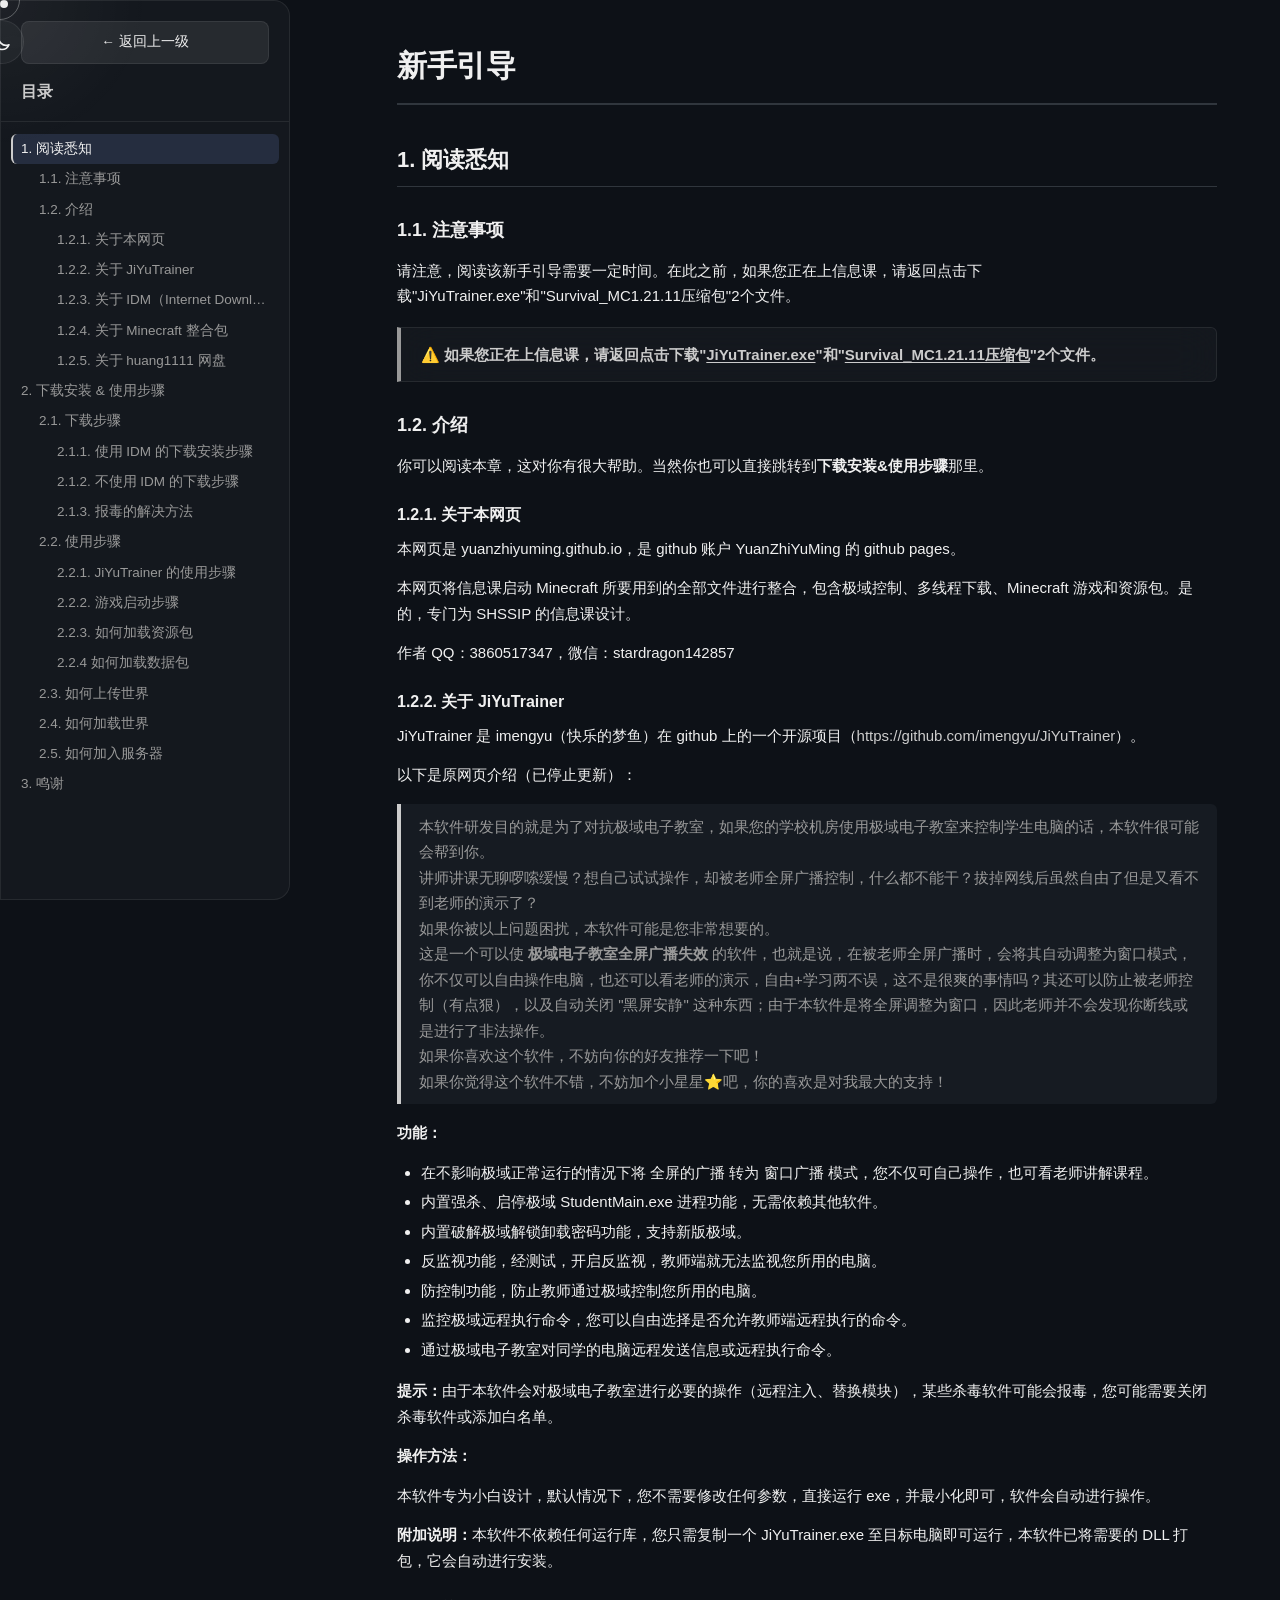
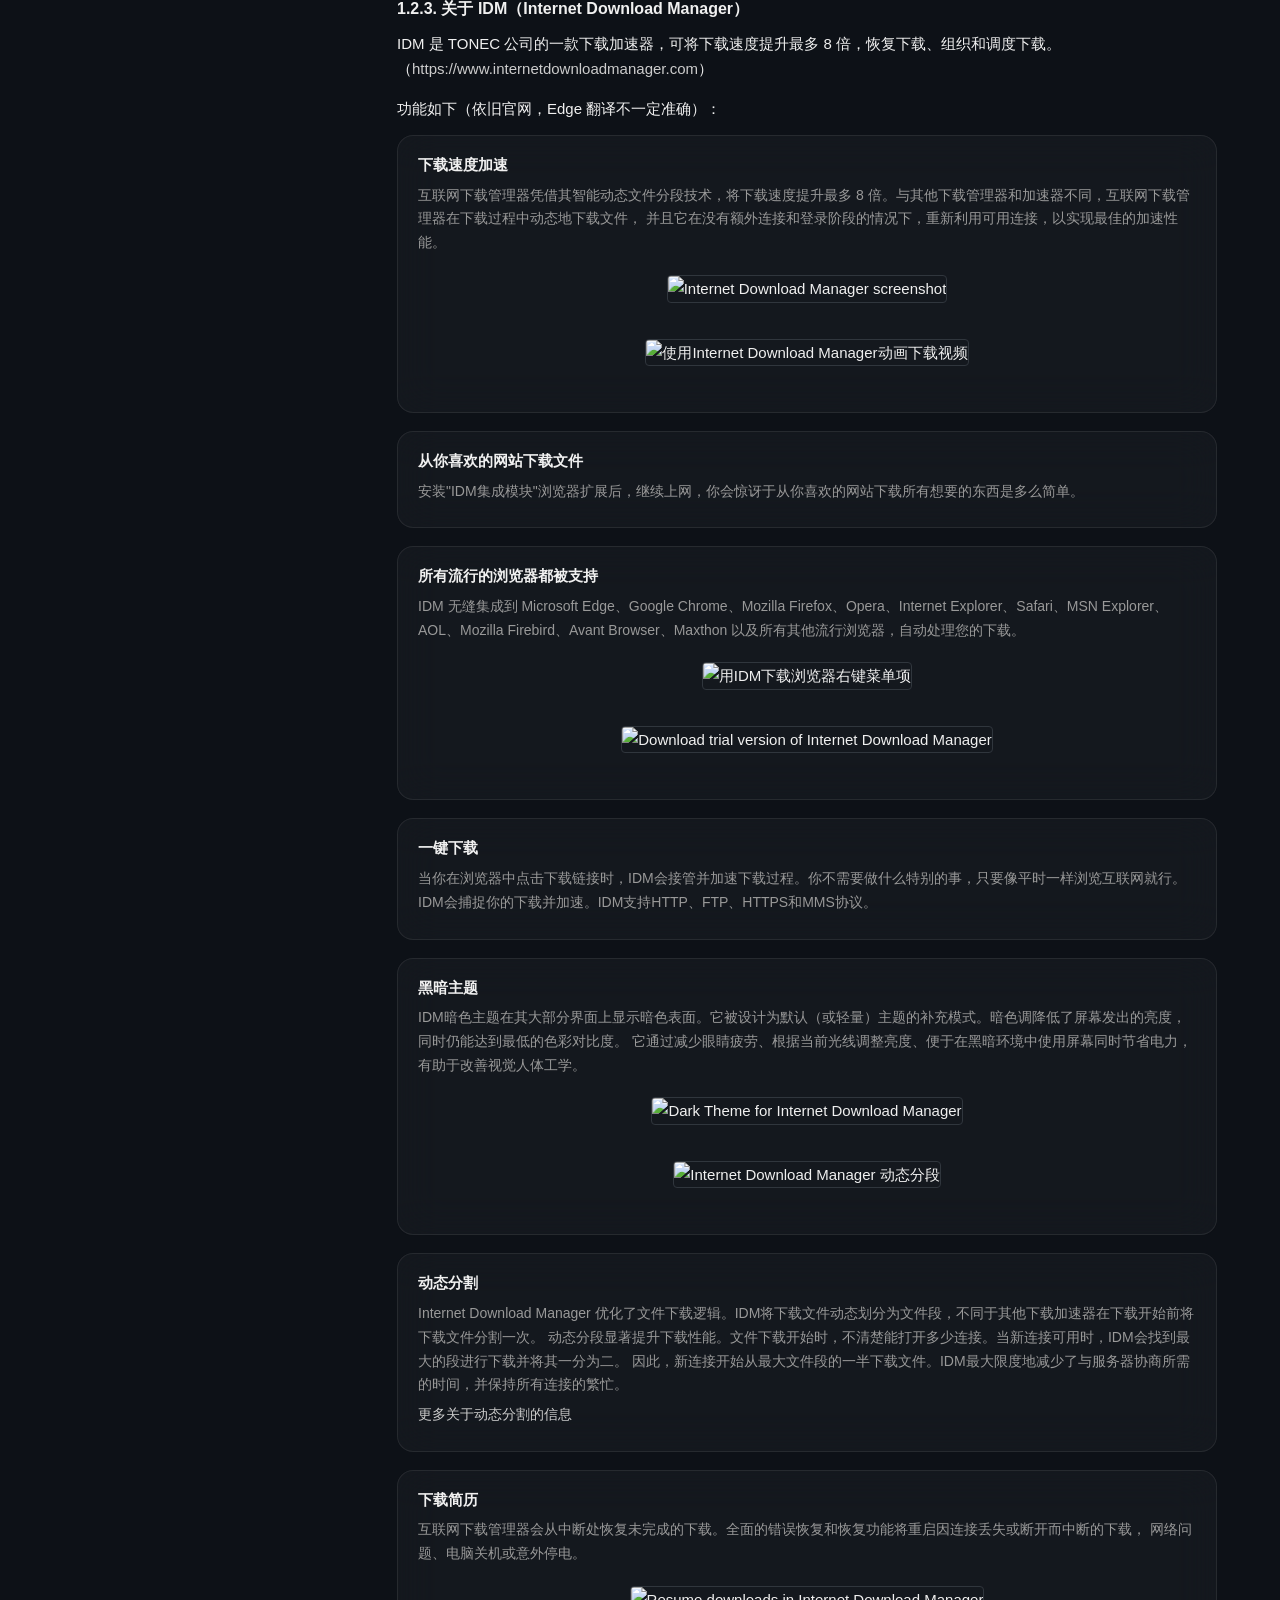
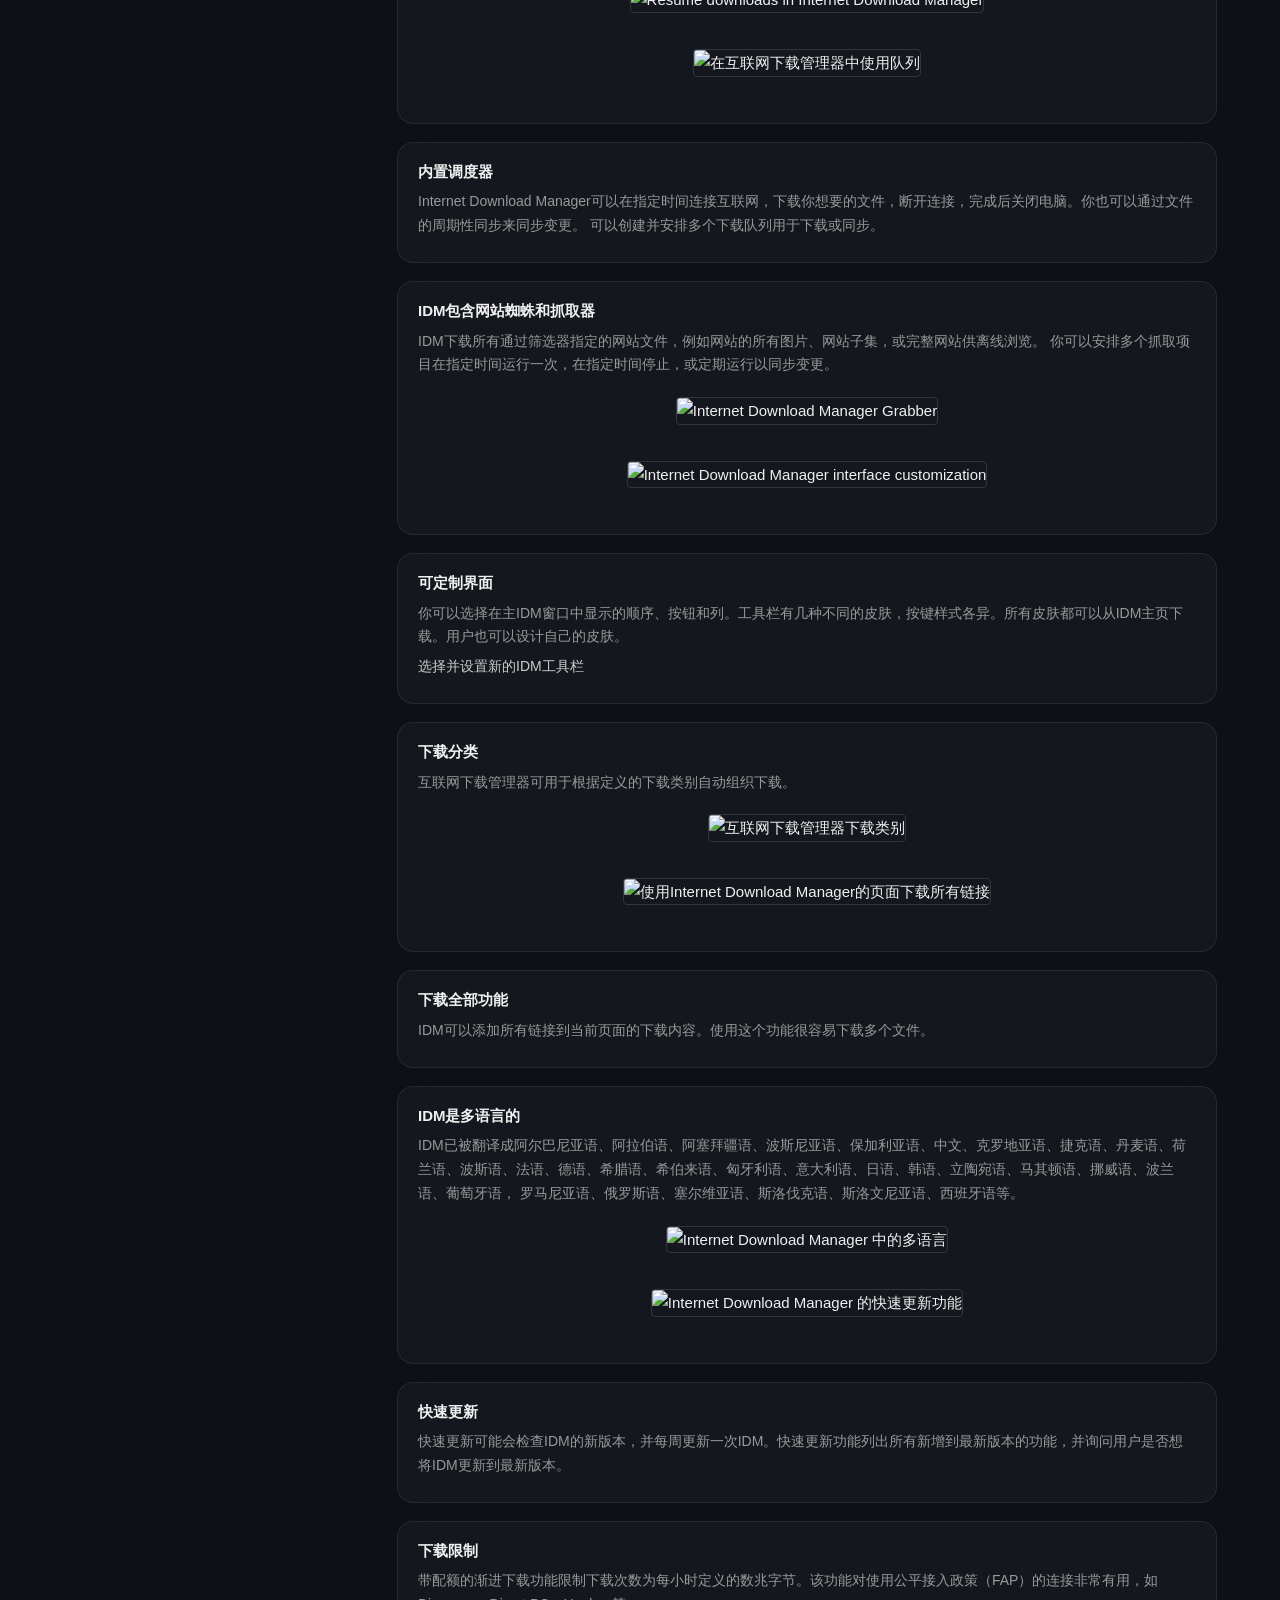
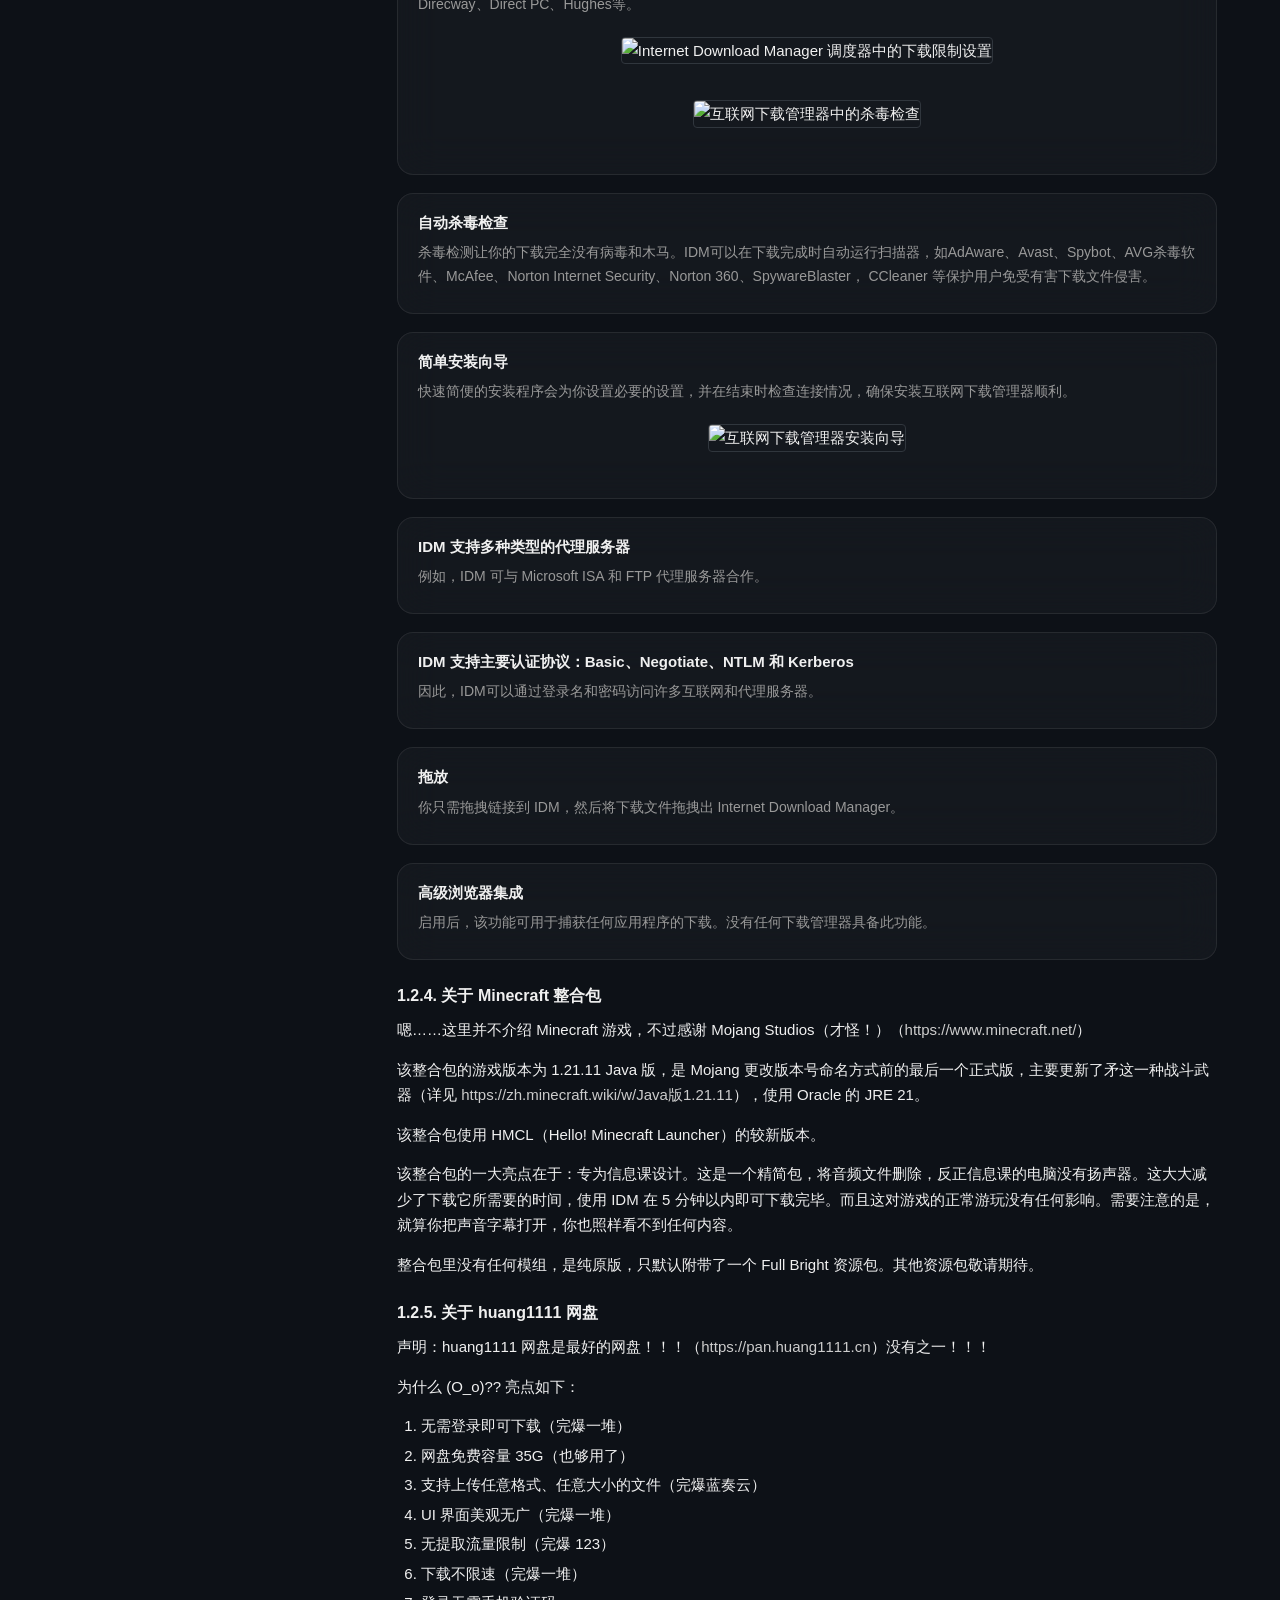
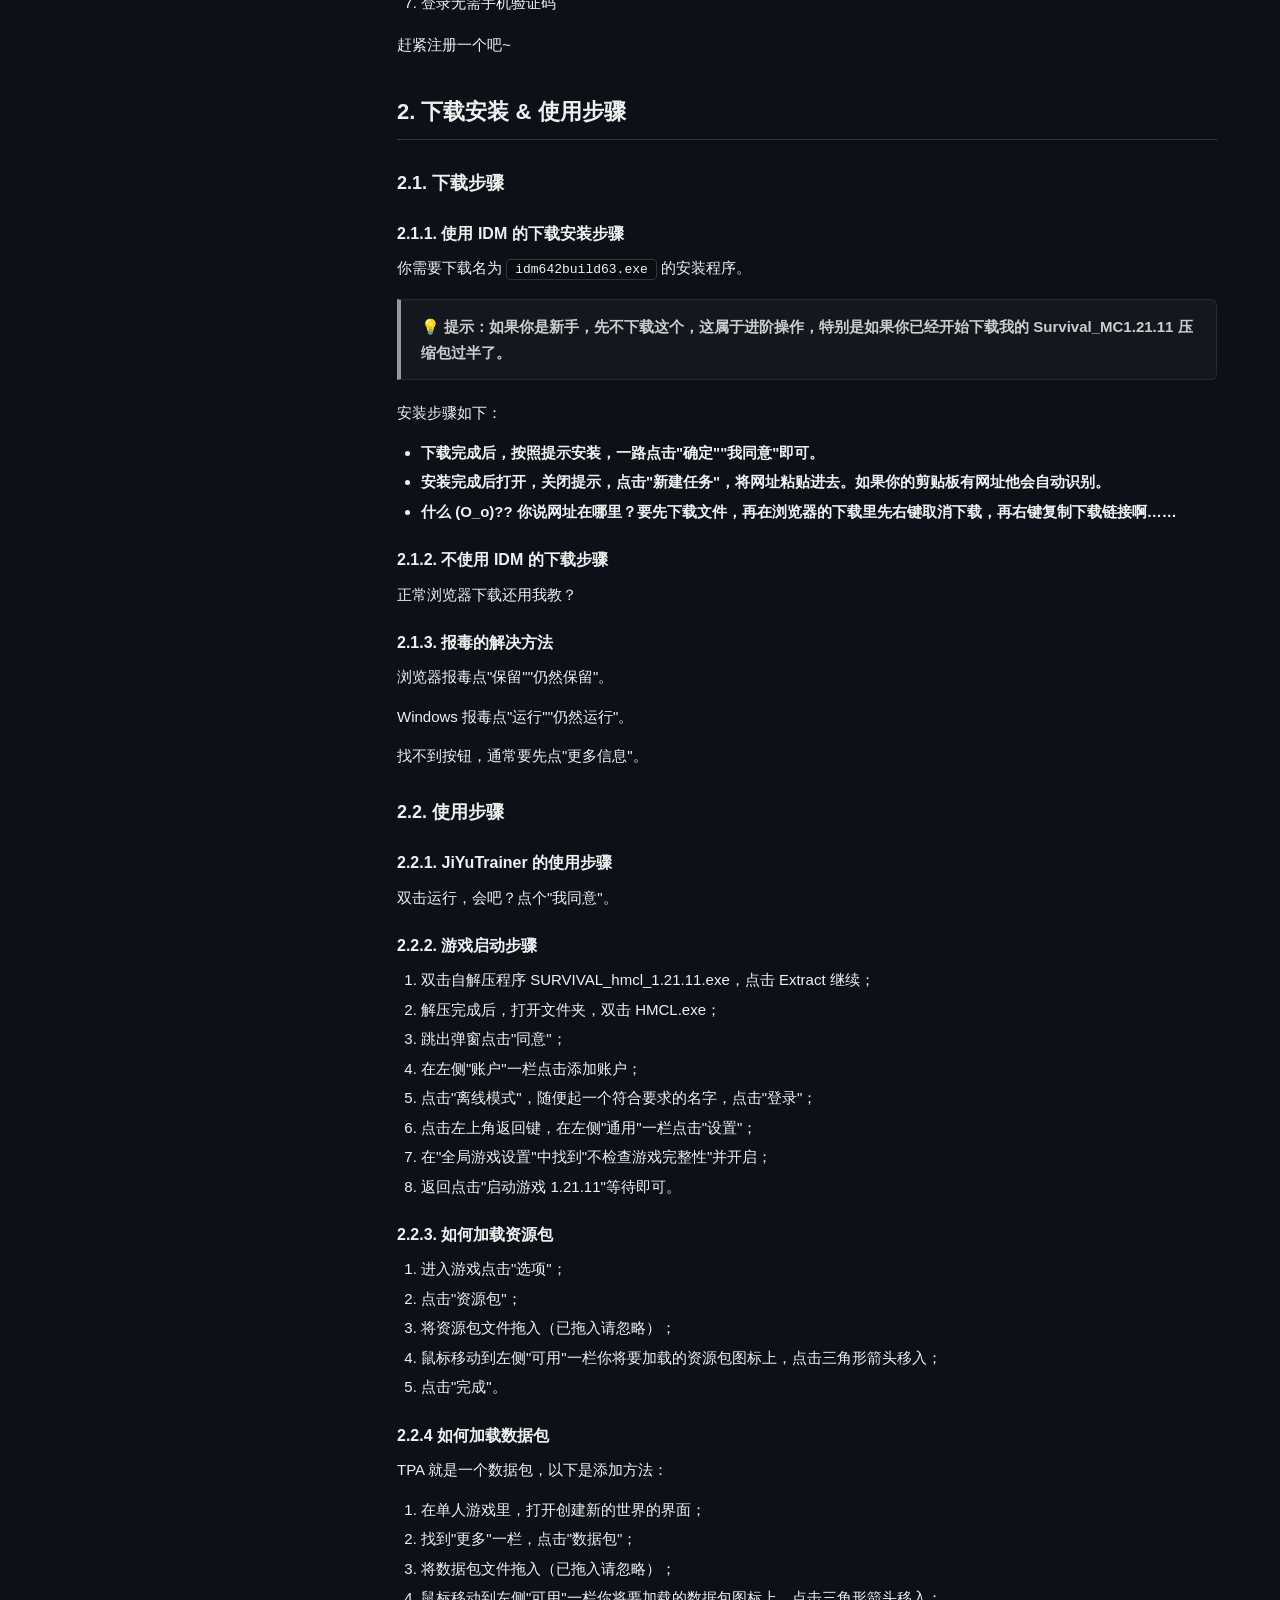
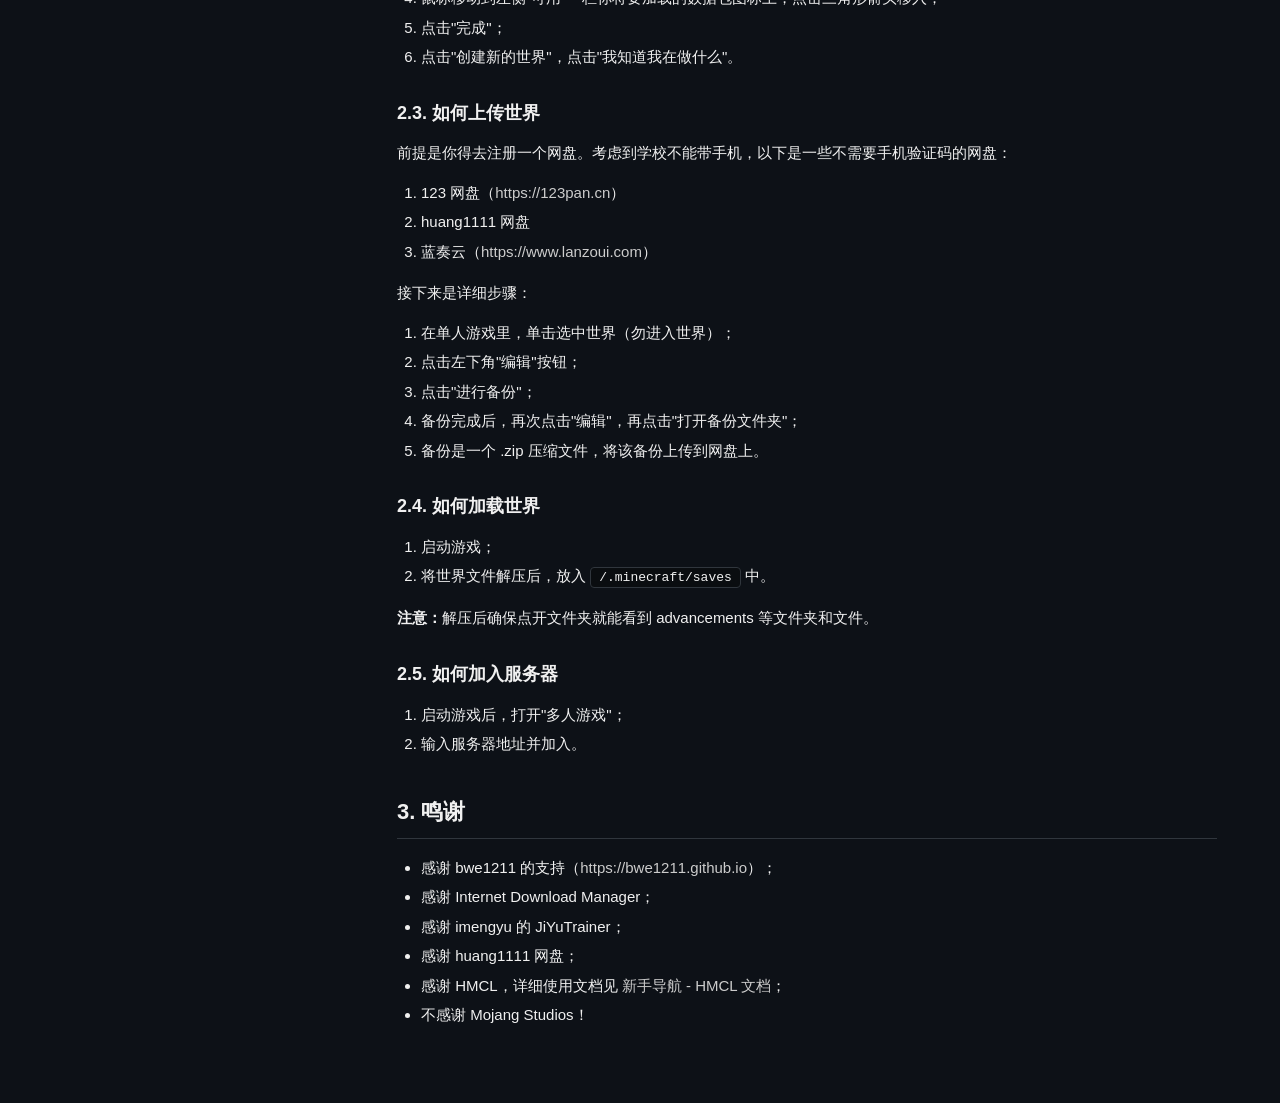
==== commit cea19ca0: "Add files via upload" ====
--- a/guide.html
+++ b/guide.html
@@ -1,19 +1,33 @@
 <!DOCTYPE html>
-<html lang="zh-CN">
+<html lang="zh-CN" data-theme="dark">
 <head>
     <meta charset="UTF-8" />
     <meta name="viewport" content="width=device-width, initial-scale=1.0" />
     <title>新手引导</title>
     <link rel="stylesheet" href="guide.css">
+    <base target="_blank">
 </head>
 <body>
+<!-- 自定义光标 -->
+<div class="cursor-dot" id="cursorDot"></div>
+<div class="cursor-outline" id="cursorOutline"></div>
+<div class="cursor-glow" id="cursorGlow"></div>
+
+<!-- 主题切换按钮 -->
+<button class="theme-toggle magnetic-btn" id="themeToggle" aria-label="切换明暗主题">
+    <svg class="sun-icon" fill="none" stroke="currentColor" viewBox="0 0 24 24">
+        <path stroke-linecap="round" stroke-linejoin="round" stroke-width="2" d="M12 3v1m0 16v1m9-9h-1M4 12H3m15.364 6.364l-.707-.707M6.343 6.343l-.707-.707m12.728 0l-.707.707M6.343 17.657l-.707.707M16 12a4 4 0 11-8 0 4 4 0 018 0z"></path>
+    </svg>
+    <svg class="moon-icon" fill="none" stroke="currentColor" viewBox="0 0 24 24">
+        <path stroke-linecap="round" stroke-linejoin="round" stroke-width="2" d="M20.354 15.354A9 9 0 018.646 3.646 9.003 9.003 0 0012 21a9.003 9.003 0 008.354-5.646z"></path>
+    </svg>
+</button>
 
 <!-- ===== 侧边栏 ===== -->
-<aside class="sidebar" id="sidebar">
+<aside class="sidebar glass-card" id="sidebar">
     <div class="sidebar-header">
+        <a href="minecraft.html" class="back-home-btn magnetic-btn">← 返回上一级</a>
         <h2><span>目录</span></h2>
-        <!-- 返回首页按钮 -->
-        <a href="index.html" class="back-home">← 返回首页</a>
     </div>
     <nav>
         <ul class="toc" id="tocList">
@@ -25,37 +39,26 @@
 <!-- ===== 主内容 ===== -->
 <main class="main">
     <div class="content-wrapper" id="contentWrapper">
-
-        <!-- ============================================================ -->
-        <!--                        全部内容                                -->
-        <!-- ============================================================ -->
-
         <h1 id="新手引导">新手引导</h1>
-
         <!-- ===== 1. 阅读悉知 ===== -->
         <h2 id="1-阅读悉知">1. 阅读悉知</h2>
-
         <h3 id="11-注意事项">1.1. 注意事项</h3>
         <p>请注意，阅读该新手引导需要一定时间。在此之前，如果您正在上信息课，请返回点击下载"JiYuTrainer.exe"和"Survival_MC1.21.11压缩包"2个文件。</p>
-
-        <div class="highlight-box">
+        <div class="highlight-box glass-card">
             <strong>⚠️ 如果您正在上信息课，请返回点击下载"<u>JiYuTrainer.exe</u>"和"<u>Survival_MC1.21.11压缩包</u>"2个文件。</strong>
         </div>
-
         <h3 id="12-介绍">1.2. 介绍</h3>
         <p>你可以阅读本章，这对你有很大帮助。当然你也可以直接跳转到<strong>下载安装&amp;使用步骤</strong>那里。</p>
-
         <h4 id="121-关于本网页">1.2.1. 关于本网页</h4>
         <p>本网页是 yuanzhiyuming.github.io，是 github 账户 YuanZhiYuMing 的 github pages。</p>
         <p>本网页将信息课启动 Minecraft 所要用到的全部文件进行整合，包含极域控制、多线程下载、Minecraft 游戏和资源包。是的，专门为 SHSSIP 的信息课设计。</p>
         <p>作者 QQ：3860517347，微信：stardragon142857</p>
-
         <h4 id="122-关于jiyutrainer">1.2.2. 关于 JiYuTrainer</h4>
         <p>JiYuTrainer 是 imengyu（快乐的梦鱼）在 github 上的一个开源项目（<a href="https://github.com/imengyu/JiYuTrainer" target="_blank">https://github.com/imengyu/JiYuTrainer</a>）。</p>
         <p>以下是原网页介绍（已停止更新）：</p>
         <blockquote>
             <p>本软件研发目的就是为了对抗极域电子教室，如果您的学校机房使用极域电子教室来控制学生电脑的话，本软件很可能会帮到你。</p>
-            <p>讲师讲课无聊啰嗦缓慢？想自己试试操作，却被该死的全屏广播控制，什么都不能干？拔掉网线后虽然自由了但是又看不到老师的演示了？</p>
+            <p>讲师讲课无聊啰嗦缓慢？想自己试试操作，却被老师全屏广播控制，什么都不能干？拔掉网线后虽然自由了但是又看不到老师的演示了？</p>
             <p>如果你被以上问题困扰，本软件可能是您非常想要的。</p>
             <p>这是一个可以使 <strong>极域电子教室全屏广播失效</strong> 的软件，也就是说，在被老师全屏广播时，会将其自动调整为窗口模式，你不仅可以自由操作电脑，也还可以看老师的演示，自由+学习两不误，这不是很爽的事情吗？其还可以防止被老师控制（有点狠），以及自动关闭 "黑屏安静" 这种东西；由于本软件是将全屏调整为窗口，因此老师并不会发现你断线或是进行了非法操作。</p>
             <p>如果你喜欢这个软件，不妨向你的好友推荐一下吧！</p>
@@ -75,12 +78,10 @@
         <p><strong>操作方法：</strong></p>
         <p>本软件专为小白设计，默认情况下，您不需要修改任何参数，直接运行 exe，并最小化即可，软件会自动进行操作。</p>
         <p><strong>附加说明：</strong>本软件不依赖任何运行库，您只需复制一个 JiYuTrainer.exe 至目标电脑即可运行，本软件已将需要的 DLL 打包，它会自动进行安装。</p>
-
         <h4 id="123-关于idminternetdownloadmanager">1.2.3. 关于 IDM（Internet Download Manager）</h4>
         <p>IDM 是 TONEC 公司的一款下载加速器，可将下载速度提升最多 8 倍，恢复下载、组织和调度下载。（<a href="https://www.internetdownloadmanager.com" target="_blank">https://www.internetdownloadmanager.com</a>）</p>
         <p>功能如下（依旧官网，Edge 翻译不一定准确）：</p>
-
-        <div class="feature-card">
+        <div class="feature-card glass-card">
             <h5>下载速度加速</h5>
             <p>互联网下载管理器凭借其智能动态文件分段技术，将下载速度提升最多 8 倍。与其他下载管理器和加速器不同，互联网下载管理器在下载过程中动态地下载文件， 并且它在没有额外连接和登录阶段的情况下，重新利用可用连接，以实现最佳的加速性能。</p>
             <div class="img-container">
@@ -90,29 +91,25 @@
                 <img src="https://www.internetdownloadmanager.com/images/idm_download_video_animation-4.gif" alt="使用Internet Download Manager动画下载视频" loading="lazy" />
             </div>
         </div>
-
-        <div class="feature-card">
+        <div class="feature-card glass-card">
             <h5>从你喜欢的网站下载文件</h5>
             <p>安装"IDM集成模块"浏览器扩展后，继续上网，你会惊讶于从你喜欢的网站下载所有想要的东西是多么简单。</p>
         </div>
-
-        <div class="feature-card">
+        <div class="feature-card glass-card">
             <h5>所有流行的浏览器都被支持</h5>
             <p>IDM 无缝集成到 Microsoft Edge、Google Chrome、Mozilla Firefox、Opera、Internet Explorer、Safari、MSN Explorer、AOL、Mozilla Firebird、Avant Browser、Maxthon 以及所有其他流行浏览器，自动处理您的下载。</p>
             <div class="img-container">
-                <img src="https://www.internetdownloadmanager.com/images/skpscr.jpeg" alt="“用IDM下载”浏览器右键菜单项" loading="lazy" />
+                <img src="https://www.internetdownloadmanager.com/images/skpscr.jpeg" alt="用IDM下载浏览器右键菜单项" loading="lazy" />
             </div>
             <div class="img-container">
                 <img src="https://www.internetdownloadmanager.com/images/click.gif" alt="Download trial version of Internet Download Manager" loading="lazy" />
             </div>
         </div>
-
-        <div class="feature-card">
+        <div class="feature-card glass-card">
             <h5>一键下载</h5>
             <p>当你在浏览器中点击下载链接时，IDM会接管并加速下载过程。你不需要做什么特别的事，只要像平时一样浏览互联网就行。 IDM会捕捉你的下载并加速。IDM支持HTTP、FTP、HTTPS和MMS协议。</p>
         </div>
-
-        <div class="feature-card">
+        <div class="feature-card glass-card">
             <h5>黑暗主题</h5>
             <p>IDM暗色主题在其大部分界面上显示暗色表面。它被设计为默认（或轻量）主题的补充模式。暗色调降低了屏幕发出的亮度，同时仍能达到最低的色彩对比度。 它通过减少眼睛疲劳、根据当前光线调整亮度、便于在黑暗环境中使用屏幕同时节省电力，有助于改善视觉人体工学。</p>
             <div class="img-container">
@@ -122,14 +119,12 @@
                 <img src="https://www.internetdownloadmanager.com/images/dynamic.jpg" alt="Internet Download Manager 动态分段" loading="lazy" />
             </div>
         </div>
-
-        <div class="feature-card">
+        <div class="feature-card glass-card">
             <h5>动态分割</h5>
             <p>Internet Download Manager 优化了文件下载逻辑。IDM将下载文件动态划分为文件段，不同于其他下载加速器在下载开始前将下载文件分割一次。 动态分段显著提升下载性能。文件下载开始时，不清楚能打开多少连接。当新连接可用时，IDM会找到最大的段进行下载并将其一分为二。 因此，新连接开始从最大文件段的一半下载文件。IDM最大限度地减少了与服务器协商所需的时间，并保持所有连接的繁忙。</p>
             <p><a href="https://www.internetdownloadmanager.com/support/segmentation.html" target="_blank">更多关于动态分割的信息</a></p>
         </div>
-
-        <div class="feature-card">
+        <div class="feature-card glass-card">
             <h5>下载简历</h5>
             <p>互联网下载管理器会从中断处恢复未完成的下载。全面的错误恢复和恢复功能将重启因连接丢失或断开而中断的下载， 网络问题、电脑关机或意外停电。</p>
             <div class="img-container">
@@ -139,13 +134,11 @@
                 <img src="https://www.internetdownloadmanager.com/images/queue.png" alt="在互联网下载管理器中使用队列" loading="lazy" />
             </div>
         </div>
-
-        <div class="feature-card">
+        <div class="feature-card glass-card">
             <h5>内置调度器</h5>
             <p>Internet Download Manager可以在指定时间连接互联网，下载你想要的文件，断开连接，完成后关闭电脑。你也可以通过文件的周期性同步来同步变更。 可以创建并安排多个下载队列用于下载或同步。</p>
         </div>
-
-        <div class="feature-card">
+        <div class="feature-card glass-card">
             <h5>IDM包含网站蜘蛛和抓取器</h5>
             <p>IDM下载所有通过筛选器指定的网站文件，例如网站的所有图片、网站子集，或完整网站供离线浏览。 你可以安排多个抓取项目在指定时间运行一次，在指定时间停止，或定期运行以同步变更。</p>
             <div class="img-container">
@@ -155,14 +148,12 @@
                 <img src="https://www.internetdownloadmanager.com/images/idm_screenshot_6_35.gif" alt="Internet Download Manager interface customization" loading="lazy" />
             </div>
         </div>
-
-        <div class="feature-card">
+        <div class="feature-card glass-card">
             <h5>可定制界面</h5>
             <p>你可以选择在主IDM窗口中显示的顺序、按钮和列。工具栏有几种不同的皮肤，按键样式各异。所有皮肤都可以从IDM主页下载。用户也可以设计自己的皮肤。</p>
             <p><a href="https://www.internetdownloadmanager.com/support/toolbar2.html" target="_blank">选择并设置新的IDM工具栏</a></p>
         </div>
-
-        <div class="feature-card">
+        <div class="feature-card glass-card">
             <h5>下载分类</h5>
             <p>互联网下载管理器可用于根据定义的下载类别自动组织下载。</p>
             <div class="img-container">
@@ -172,13 +163,11 @@
                 <img src="https://www.internetdownloadmanager.com/images/download_all.jpg" alt="使用Internet Download Manager的页面下载所有链接" loading="lazy" />
             </div>
         </div>
-
-        <div class="feature-card">
+        <div class="feature-card glass-card">
             <h5>下载全部功能</h5>
             <p>IDM可以添加所有链接到当前页面的下载内容。使用这个功能很容易下载多个文件。</p>
         </div>
-
-        <div class="feature-card">
+        <div class="feature-card glass-card">
             <h5>IDM是多语言的</h5>
             <p>IDM已被翻译成阿尔巴尼亚语、阿拉伯语、阿塞拜疆语、波斯尼亚语、保加利亚语、中文、克罗地亚语、捷克语、丹麦语、荷兰语、波斯语、法语、德语、希腊语、希伯来语、匈牙利语、意大利语、日语、韩语、立陶宛语、马其顿语、挪威语、波兰语、葡萄牙语， 罗马尼亚语、俄罗斯语、塞尔维亚语、斯洛伐克语、斯洛文尼亚语、西班牙语等。</p>
             <div class="img-container">
@@ -188,13 +177,11 @@
                 <img src="https://www.internetdownloadmanager.com/images/quick_update.jpg" alt="Internet Download Manager 的快速更新功能" loading="lazy" />
             </div>
         </div>
-
-        <div class="feature-card">
+        <div class="feature-card glass-card">
             <h5>快速更新</h5>
             <p>快速更新可能会检查IDM的新版本，并每周更新一次IDM。快速更新功能列出所有新增到最新版本的功能，并询问用户是否想将IDM更新到最新版本。</p>
         </div>
-
-        <div class="feature-card">
+        <div class="feature-card glass-card">
             <h5>下载限制</h5>
             <p>带配额的渐进下载功能限制下载次数为每小时定义的数兆字节。该功能对使用公平接入政策（FAP）的连接非常有用，如Direcway、Direct PC、Hughes等。</p>
             <div class="img-container">
@@ -204,47 +191,39 @@
                 <img src="https://www.internetdownloadmanager.com/images/antivirus.jpg" alt="互联网下载管理器中的杀毒检查" loading="lazy" />
             </div>
         </div>
-
-        <div class="feature-card">
+        <div class="feature-card glass-card">
             <h5>自动杀毒检查</h5>
             <p>杀毒检测让你的下载完全没有病毒和木马。IDM可以在下载完成时自动运行扫描器，如AdAware、Avast、Spybot、AVG杀毒软件、McAfee、Norton Internet Security、Norton 360、SpywareBlaster， CCleaner 等保护用户免受有害下载文件侵害。</p>
         </div>
-
-        <div class="feature-card">
+        <div class="feature-card glass-card">
             <h5>简单安装向导</h5>
             <p>快速简便的安装程序会为你设置必要的设置，并在结束时检查连接情况，确保安装互联网下载管理器顺利。</p>
             <div class="img-container">
                 <img src="https://www.internetdownloadmanager.com/images/wizard.gif" alt="互联网下载管理器安装向导" loading="lazy" />
             </div>
         </div>
-
-        <div class="feature-card">
+        <div class="feature-card glass-card">
             <h5>IDM 支持多种类型的代理服务器</h5>
             <p>例如，IDM 可与 Microsoft ISA 和 FTP 代理服务器合作。</p>
         </div>
-
-        <div class="feature-card">
+        <div class="feature-card glass-card">
             <h5>IDM 支持主要认证协议：Basic、Negotiate、NTLM 和 Kerberos</h5>
             <p>因此，IDM可以通过登录名和密码访问许多互联网和代理服务器。</p>
         </div>
-
-        <div class="feature-card">
+        <div class="feature-card glass-card">
             <h5>拖放</h5>
             <p>你只需拖拽链接到 IDM，然后将下载文件拖拽出 Internet Download Manager。</p>
         </div>
-
-        <div class="feature-card">
+        <div class="feature-card glass-card">
             <h5>高级浏览器集成</h5>
             <p>启用后，该功能可用于捕获任何应用程序的下载。没有任何下载管理器具备此功能。</p>
         </div>
-
         <h4 id="124-关于minecraft整合包">1.2.4. 关于 Minecraft 整合包</h4>
         <p>嗯……这里并不介绍 Minecraft 游戏，不过感谢 Mojang Studios（才怪！）（<a href="https://www.minecraft.net/" target="_blank">https://www.minecraft.net/</a>）</p>
         <p>该整合包的游戏版本为 1.21.11 Java 版，是 Mojang 更改版本号命名方式前的最后一个正式版，主要更新了矛这一种战斗武器（详见 <a href="https://zh.minecraft.wiki/w/Java%E7%89%881.21.11?variant=zh-cn" target="_blank">https://zh.minecraft.wiki/w/Java版1.21.11</a>），使用 Oracle 的 JRE 21。</p>
-        <p>该整合包使用 HMCL（Hello! Minecraft Launcher）启动器（<a href="https://hmcl.huangyuhui.net" target="_blank">https://hmcl.huangyuhui.net</a>）的较新版本。</p>
+        <p>该整合包使用 HMCL（Hello! Minecraft Launcher）的较新版本。</p>
         <p>该整合包的一大亮点在于：专为信息课设计。这是一个精简包，将音频文件删除，反正信息课的电脑没有扬声器。这大大减少了下载它所需要的时间，使用 IDM 在 5 分钟以内即可下载完毕。而且这对游戏的正常游玩没有任何影响。需要注意的是，就算你把声音字幕打开，你也照样看不到任何内容。</p>
         <p>整合包里没有任何模组，是纯原版，只默认附带了一个 Full Bright 资源包。其他资源包敬请期待。</p>
-
         <h4 id="125-关于huang1111网盘">1.2.5. 关于 huang1111 网盘</h4>
         <p>声明：huang1111 网盘是最好的网盘！！！（<a href="https://pan.huang1111.cn" target="_blank">https://pan.huang1111.cn</a>）没有之一！！！</p>
         <p>为什么 (O_o)?? 亮点如下：</p>
@@ -258,15 +237,12 @@
             <li>登录无需手机验证码</li>
         </ol>
         <p>赶紧注册一个吧~</p>
-
         <!-- ===== 2. 下载安装&使用步骤 ===== -->
         <h2 id="2-下载安装使用步骤">2. 下载安装 &amp; 使用步骤</h2>
-
         <h3 id="21-下载步骤">2.1. 下载步骤</h3>
-
         <h4 id="211-使用idm的下载安装步骤">2.1.1. 使用 IDM 的下载安装步骤</h4>
         <p>你需要下载名为 <code>idm642build63.exe</code> 的安装程序。</p>
-        <div class="highlight-box">
+        <div class="highlight-box glass-card">
             <strong>💡 提示：如果你是新手，先不下载这个，这属于进阶操作，特别是如果你已经开始下载我的 Survival_MC1.21.11 压缩包过半了。</strong>
         </div>
         <p>安装步骤如下：</p>
@@ -275,32 +251,26 @@
             <li><strong>安装完成后打开，关闭提示，点击"新建任务"，将网址粘贴进去。如果你的剪贴板有网址他会自动识别。</strong></li>
             <li><strong>什么 (O_o)?? 你说网址在哪里？要先下载文件，再在浏览器的下载里先右键取消下载，再右键复制下载链接啊……</strong></li>
         </ul>
-
         <h4 id="212-不使用idm的下载步骤">2.1.2. 不使用 IDM 的下载步骤</h4>
         <p>正常浏览器下载还用我教？</p>
-
         <h4 id="213-报毒的解决方法">2.1.3. 报毒的解决方法</h4>
         <p>浏览器报毒点"保留""仍然保留"。</p>
         <p>Windows 报毒点"运行""仍然运行"。</p>
         <p>找不到按钮，通常要先点"更多信息"。</p>
-
         <h3 id="22-使用步骤">2.2. 使用步骤</h3>
-
         <h4 id="221-jiyutrainer的使用步骤">2.2.1. JiYuTrainer 的使用步骤</h4>
         <p>双击运行，会吧？点个"我同意"。</p>
-
         <h4 id="222-游戏启动步骤">2.2.2. 游戏启动步骤</h4>
         <ol>
-            <li>双击自解压程序 SURVIVAL_hmcl_mc1.21.11.exe，点击 Extract 继续；</li>
+            <li>双击自解压程序 SURVIVAL_hmcl_1.21.11.exe，点击 Extract 继续；</li>
             <li>解压完成后，打开文件夹，双击 HMCL.exe；</li>
             <li>跳出弹窗点击"同意"；</li>
             <li>在左侧"账户"一栏点击添加账户；</li>
             <li>点击"离线模式"，随便起一个符合要求的名字，点击"登录"；</li>
             <li>点击左上角返回键，在左侧"通用"一栏点击"设置"；</li>
-            <li>在"全局游戏设置"中找到"启动器设置"中的"不检查游戏完整性"并开启；</li>
+            <li>在"全局游戏设置"中找到"不检查游戏完整性"并开启；</li>
             <li>返回点击"启动游戏 1.21.11"等待即可。</li>
         </ol>
-
         <h4 id="223-如何加载资源包">2.2.3. 如何加载资源包</h4>
         <ol>
             <li>进入游戏点击"选项"；</li>
@@ -309,7 +279,6 @@
             <li>鼠标移动到左侧"可用"一栏你将要加载的资源包图标上，点击三角形箭头移入；</li>
             <li>点击"完成"。</li>
         </ol>
-
         <h4 id="224-如何加载数据包">2.2.4 如何加载数据包</h4>
         <p>TPA 就是一个数据包，以下是添加方法：</p>
         <ol>
@@ -320,7 +289,6 @@
             <li>点击"完成"；</li>
             <li>点击"创建新的世界"，点击"我知道我在做什么"。</li>
         </ol>
-
         <h3 id="23-如何上传世界">2.3. 如何上传世界</h3>
         <p>前提是你得去注册一个网盘。考虑到学校不能带手机，以下是一些不需要手机验证码的网盘：</p>
         <ol>
@@ -336,20 +304,17 @@
             <li>备份完成后，再次点击"编辑"，再点击"打开备份文件夹"；</li>
             <li>备份是一个 .zip 压缩文件，将该备份上传到网盘上。</li>
         </ol>
-
         <h3 id="24-如何加载世界">2.4. 如何加载世界</h3>
         <ol>
             <li>启动游戏；</li>
             <li>将世界文件解压后，放入 <code>/.minecraft/saves</code> 中。</li>
         </ol>
         <p><strong>注意：</strong>解压后确保点开文件夹就能看到 advancements 等文件夹和文件。</p>
-
         <h3 id="25-如何加入服务器">2.5. 如何加入服务器</h3>
         <ol>
             <li>启动游戏后，打开"多人游戏"；</li>
             <li>输入服务器地址并加入。</li>
         </ol>
-
         <!-- ===== 3. 鸣谢 ===== -->
         <h2 id="3-鸣谢">3. 鸣谢</h2>
         <ul>
@@ -360,13 +325,8 @@
             <li>感谢 HMCL，详细使用文档见 <a href="https://docs.hmcl.net/" target="_blank">新手导航 - HMCL 文档</a>；</li>
             <li>不感谢 Mojang Studios！</li>
         </ul>
-
     </div>
-    <!-- /content-wrapper -->
 </main>
-
-<!-- ===== JavaScript ===== -->
 <script type="text/javascript" src="guide.js"></script>
-
 </body>
 </html>
--- a/guide.css
+++ b/guide.css
@@ -1,34 +1,123 @@
+/* ========== 全局重置 ========== */
 * {
     margin: 0;
     padding: 0;
     box-sizing: border-box;
 }
 
+/* ========== 隐藏默认光标 ========== */
+* {
+    cursor: none !important;
+}
+
+/* ========== 自定义光标 ========== */
+.cursor-dot {
+    width: 8px;
+    height: 8px;
+    background: var(--accent-white);
+    border-radius: 50%;
+    position: fixed;
+    pointer-events: none;
+    z-index: 99999;
+    transition: transform 0.1s ease, opacity 0.3s ease;
+    mix-blend-mode: difference;
+}
+.cursor-outline {
+    width: 40px;
+    height: 40px;
+    border: 1px solid var(--cursor-outline);
+    border-radius: 50%;
+    position: fixed;
+    pointer-events: none;
+    z-index: 99998;
+    transition: transform 0.15s ease, width 0.3s ease, height 0.3s ease, border-color 0.3s ease;
+}
+.cursor-outline.hover {
+    width: 60px;
+    height: 60px;
+    border-color: var(--accent-white);
+}
+/* 动态光效 */
+.cursor-glow {
+    width: 300px;
+    height: 300px;
+    background: radial-gradient(circle, var(--glow-color) 0%, transparent 70%);
+    border-radius: 50%;
+    position: fixed;
+    pointer-events: none;
+    z-index: 99997;
+    opacity: 0.15;
+    transform: translate(-50%, -50%);
+    transition: opacity 0.3s ease;
+}
+
+/* 页面淡入动画 */
+body {
+    opacity: 0;
+    animation: pageFadeIn 0.7s ease forwards;
+}
+@keyframes pageFadeIn {
+    to { opacity: 1; }
+}
+
+/* ========== 黑白双主题变量 ========== */
 :root {
     --bg-primary: #0d1117;
     --bg-secondary: #161b22;
     --bg-card: #1c2333;
     --bg-hover: #252d3f;
     --border-color: #30363d;
-    --text-primary: #e6edf3;
-    --text-secondary: #8b949e;
-    --text-muted: #5a6a7a;
-    --accent: #58a6ff;
-    --accent-hover: #79c0ff;
-    --highlight-bg: #2d1b2e;
-    --highlight-border: #b34180;
-    --code-bg: #0d1117;
+    --text-primary: #f0f0f0;
+    --text-secondary: #999;
+    --text-muted: #666;
+    --accent-gray: #cccccc;
+    --accent-hover-gray: #ffffff;
+    --highlight-bg: #1e1820;
+    --highlight-border: #999999;
+    --code-bg: #0a0d10;
     --scrollbar-track: #0d1117;
     --scrollbar-thumb: #30363d;
     --sidebar-width: 290px;
     --header-height: 0px;
     --toc-level-indent: 18px;
+    --btn-bg: rgba(255,255,255,0.08);
+    --btn-hover-bg: rgba(255,255,255,0.15);
+    --cursor-outline: rgba(255,255,255,0.3);
+    --glow-color: rgba(255,255,255,0.3);
+    --accent-white: #ffffff;
+    --glass-bg: rgba(255,255,255,0.03);
+    --glass-border: rgba(255,255,255,0.08);
+    --glass-blur: 20px;
+}
+[data-theme="light"] {
+    --bg-primary: #f5f5f5;
+    --bg-secondary: #ffffff;
+    --bg-card: #f0f0f0;
+    --bg-hover: #e6e6e6;
+    --border-color: #d0d0d0;
+    --text-primary: #111111;
+    --text-secondary: #666;
+    --text-muted: #888;
+    --accent-gray: #222222;
+    --accent-hover-gray: #000000;
+    --highlight-bg: #ece8ed;
+    --highlight-border: #777777;
+    --code-bg: #f0f0f0;
+    --scrollbar-track: #f5f5f5;
+    --scrollbar-thumb: #bbbbbb;
+    --btn-bg: rgba(0,0,0,0.06);
+    --btn-hover-bg: rgba(0,0,0,0.12);
+    --cursor-outline: rgba(0,0,0,0.3);
+    --glow-color: rgba(0,0,0,0.15);
+    --accent-white: #111111;
+    --glass-bg: rgba(255,255,255,0.5);
+    --glass-border: rgba(0,0,0,0.08);
+    --glass-blur: 20px;
 }
 
 html {
     scroll-behavior: smooth;
 }
-
 body {
     font-family: -apple-system, BlinkMacSystemFont, "Segoe UI", "Noto Sans", Helvetica, Arial, sans-serif;
     background: var(--bg-primary);
@@ -38,6 +127,86 @@
     display: flex;
     min-height: 100vh;
     margin: 0;
+    transition: background 0.3s, color 0.3s;
+}
+
+/* ========== 主题切换按钮（新风格） ========== */
+.theme-toggle {
+    position: fixed;
+    top: 20px;
+    right: 20px;
+    width: 44px;
+    height: 44px;
+    border-radius: 50%;
+    border: 1px solid var(--glass-border);
+    background: var(--glass-bg);
+    backdrop-filter: blur(var(--glass-blur));
+    -webkit-backdrop-filter: blur(var(--glass-blur));
+    color: var(--text-primary);
+    cursor: none;
+    transition: all 0.3s cubic-bezier(0.16, 1, 0.3, 1);
+    z-index: 999;
+    display: flex;
+    align-items: center;
+    justify-content: center;
+    flex-shrink: 0;
+    position: relative;
+    overflow: hidden;
+}
+.theme-toggle:hover {
+    transform: scale(1.1);
+    border-color: var(--accent-white);
+}
+.theme-toggle:active {
+    transform: scale(0.95);
+}
+.theme-toggle svg {
+    width: 20px;
+    height: 20px;
+    position: absolute;
+    transition: all 0.4s cubic-bezier(0.16, 1, 0.3, 1);
+}
+[data-theme="dark"] .theme-toggle .sun-icon {
+    opacity: 0;
+    transform: rotate(90deg) scale(0.5);
+}
+[data-theme="dark"] .theme-toggle .moon-icon {
+    opacity: 1;
+    transform: rotate(0deg) scale(1);
+}
+[data-theme="light"] .theme-toggle .sun-icon {
+    opacity: 1;
+    transform: rotate(0deg) scale(1);
+}
+[data-theme="light"] .theme-toggle .moon-icon {
+    opacity: 0;
+    transform: rotate(-90deg) scale(0.5);
+}
+
+/* ========== 磁性按钮 ========== */
+.magnetic-btn {
+    position: relative;
+    transition: transform 0.3s cubic-bezier(0.16, 1, 0.3, 1);
+}
+.magnetic-btn:hover {
+    transform: scale(1.05);
+}
+
+/* ========== 毛玻璃卡片通用样式 ========== */
+.glass-card {
+    background: var(--glass-bg);
+    backdrop-filter: blur(var(--glass-blur));
+    -webkit-backdrop-filter: blur(var(--glass-blur));
+    border: 1px solid var(--glass-border);
+    border-radius: 16px;
+    transition: all 0.4s cubic-bezier(0.16, 1, 0.3, 1);
+}
+.glass-card:hover {
+    border-color: var(--border-color);
+    box-shadow: 0 20px 40px rgba(0,0,0,0.15);
+}
+[data-theme="light"] .glass-card:hover {
+    box-shadow: 0 20px 40px rgba(0,0,0,0.08);
 }
 
 /* ===== 滚动条 ===== */
@@ -53,33 +222,52 @@
     border-radius: 4px;
 }
 ::-webkit-scrollbar-thumb:hover {
-    background: #484f5a;
-}
-
-/* ===== 侧边栏 ===== */
+    background: #555;
+}
+
+/* ===== 侧边栏（毛玻璃） ===== */
 .sidebar {
     position: fixed;
     top: 0;
     left: 0;
     width: var(--sidebar-width);
     height: 100vh;
-    background: var(--bg-secondary);
-    border-right: 1px solid var(--border-color);
     overflow-y: auto;
     overflow-x: hidden;
     padding: 20px 0 30px 0;
     z-index: 100;
     display: flex;
     flex-direction: column;
-}
-
+    border-radius: 0 16px 16px 0;
+}
 .sidebar-header {
     padding: 0 20px 16px 20px;
-    border-bottom: 1px solid var(--border-color);
+    border-bottom: 1px solid var(--glass-border);
     margin-bottom: 12px;
     flex-shrink: 0;
-}
-
+    display: flex;
+    flex-direction: column;
+    gap: 14px;
+}
+/* 返回上一级按钮样式 */
+.back-home-btn {
+    display: block;
+    width: 100%;
+    text-align: center;
+    padding: 9px 0;
+    background: var(--btn-bg);
+    border: 1px solid var(--glass-border);
+    border-radius: 8px;
+    color: var(--text-primary);
+    text-decoration: none;
+    font-size: 13.5px;
+    transition: all 0.2s;
+    cursor: none;
+}
+.back-home-btn:hover {
+    background: var(--btn-hover-bg);
+    border-color: var(--accent-gray);
+}
 .sidebar-header h2 {
     font-size: 16px;
     font-weight: 600;
@@ -89,30 +277,8 @@
     align-items: center;
     gap: 8px;
 }
-
 .sidebar-header h2 span {
-    color: var(--accent);
-}
-
-.sidebar-header .sub {
-    font-size: 12px;
-    color: var(--text-secondary);
-    margin-top: 2px;
-    font-weight: 400;
-}
-
-/* 返回首页按钮 */
-.back-home {
-    margin-top: 10px;
-    display: inline-block;
-    font-size: 13px;
-    color: var(--accent);
-    text-decoration: none;
-    transition: color 0.15s;
-}
-.back-home:hover {
-    color: var(--accent-hover);
-    text-decoration: underline;
+    color: var(--accent-gray);
 }
 
 .toc {
@@ -121,13 +287,11 @@
     margin: 0;
     flex: 1;
 }
-
 .toc li {
     list-style: none;
     margin: 0;
     padding: 0;
 }
-
 .toc a {
     display: block;
     padding: 5px 12px 5px 12px;
@@ -136,26 +300,23 @@
     font-size: 13.5px;
     border-radius: 6px;
     transition: color 0.15s, background 0.15s;
-    cursor: pointer;
+    cursor: none;
     white-space: nowrap;
     overflow: hidden;
     text-overflow: ellipsis;
     line-height: 1.5;
     border-left: 2px solid transparent;
 }
-
 .toc a:hover {
     color: var(--text-primary);
     background: var(--bg-hover);
 }
-
 .toc a.active {
     color: var(--text-primary);
     background: var(--bg-hover);
-    border-left-color: var(--accent);
+    border-left-color: var(--accent-gray);
     font-weight: 500;
 }
-
 /* 层级缩进 */
 .toc .level-h2 {
     padding-left: 8px;
@@ -176,7 +337,6 @@
     min-height: 100vh;
     background: var(--bg-primary);
 }
-
 .content-wrapper {
     max-width: 820px;
     margin: 0 auto;
@@ -193,7 +353,6 @@
     border-bottom: 2px solid var(--border-color);
     letter-spacing: -0.3px;
 }
-
 .content-wrapper h2 {
     font-size: 22px;
     font-weight: 600;
@@ -203,7 +362,6 @@
     padding-bottom: 8px;
     border-bottom: 1px solid var(--border-color);
 }
-
 .content-wrapper h3 {
     font-size: 18px;
     font-weight: 600;
@@ -211,7 +369,6 @@
     margin-top: 28px;
     margin-bottom: 12px;
 }
-
 .content-wrapper h4 {
     font-size: 16px;
     font-weight: 600;
@@ -219,7 +376,6 @@
     margin-top: 22px;
     margin-bottom: 8px;
 }
-
 .content-wrapper h5 {
     font-size: 14.5px;
     font-weight: 600;
@@ -227,43 +383,37 @@
     margin-top: 18px;
     margin-bottom: 6px;
 }
-
 .content-wrapper p {
     margin-bottom: 14px;
     color: var(--text-primary);
 }
-
 .content-wrapper a {
-    color: var(--accent);
+    color: var(--accent-gray);
     text-decoration: none;
     transition: color 0.15s;
-}
-
+    cursor: none;
+}
 .content-wrapper a:hover {
-    color: var(--accent-hover);
+    color: var(--accent-hover-gray);
     text-decoration: underline;
 }
-
 .content-wrapper ul,
 .content-wrapper ol {
     margin: 8px 0 16px 24px;
     color: var(--text-primary);
 }
-
 .content-wrapper li {
     margin-bottom: 4px;
 }
-
 .content-wrapper code {
     background: var(--code-bg);
     padding: 2px 8px;
     border-radius: 4px;
     font-size: 13px;
     font-family: "SF Mono", "JetBrains Mono", "Consolas", monospace;
-    color: #f0e6d0;
+    color: var(--text-primary);
     border: 1px solid var(--border-color);
 }
-
 .content-wrapper pre {
     background: var(--code-bg);
     padding: 14px 18px;
@@ -272,7 +422,6 @@
     border: 1px solid var(--border-color);
     margin: 12px 0 18px 0;
 }
-
 .content-wrapper pre code {
     background: transparent;
     padding: 0;
@@ -280,27 +429,23 @@
     font-size: 13px;
     color: var(--text-primary);
 }
-
 .content-wrapper blockquote {
-    border-left: 4px solid var(--accent);
+    border-left: 4px solid var(--accent-gray);
     background: var(--bg-secondary);
     padding: 10px 18px;
     margin: 16px 0;
     border-radius: 0 6px 6px 0;
     color: var(--text-secondary);
 }
-
 .content-wrapper blockquote p {
     margin-bottom: 0;
     color: var(--text-secondary);
 }
-
 .content-wrapper hr {
     border: none;
     border-top: 1px solid var(--border-color);
     margin: 28px 0;
 }
-
 .content-wrapper img {
     max-width: 100%;
     height: auto;
@@ -310,34 +455,30 @@
     display: block;
 }
 
-/* ===== 高亮提示框 (==*** ... ***==) ===== */
+/* ===== 高亮提示框（毛玻璃） ===== */
 .highlight-box {
-    background: var(--highlight-bg);
     border-left: 4px solid var(--highlight-border);
     padding: 14px 20px;
     margin: 18px 0 20px 0;
     border-radius: 0 6px 6px 0;
     color: var(--text-primary);
 }
-
 .highlight-box strong,
 .highlight-box b {
-    color: #f0c0d0;
-}
-
+    color: var(--accent-gray);
+}
 .highlight-box code {
-    background: rgba(255, 255, 255, 0.08);
-    border-color: rgba(255, 255, 255, 0.12);
-}
-
+    background: rgba(255,255,255,0.06);
+    border-color: var(--border-color);
+}
 .highlight-box u {
-    text-decoration-color: var(--highlight-border);
+    text-decoration-color: var(--accent-gray);
 }
 
 /* ===== 下划线 ===== */
 u,
 .underline {
-    text-decoration-color: var(--accent);
+    text-decoration-color: var(--accent-gray);
     text-underline-offset: 2px;
 }
 
@@ -346,43 +487,45 @@
     margin: 12px 0 16px 0;
     text-align: center;
 }
-
 .img-container img {
     display: inline-block;
     max-width: 100%;
 }
 
-/* ===== 功能卡片 (IDM) ===== */
+/* ===== 功能卡片（毛玻璃） ===== */
 .feature-card {
-    background: var(--bg-secondary);
-    border: 1px solid var(--border-color);
-    border-radius: 8px;
     padding: 16px 20px 18px 20px;
     margin: 14px 0 18px 0;
 }
-
 .feature-card h5 {
     margin-top: 0;
     margin-bottom: 6px;
     font-size: 15px;
     color: var(--text-primary);
 }
-
 .feature-card p {
     margin-bottom: 6px;
     color: var(--text-secondary);
     font-size: 14px;
 }
-
 .feature-card img {
     margin-top: 8px;
     border-radius: 4px;
-    max-width: 100%;
     border: 1px solid var(--border-color);
 }
 
 /* ===== 响应式 ===== */
 @media (max-width: 820px) {
+    .theme-toggle {
+        top: 12px;
+        right: 12px;
+        width: 40px;
+        height: 40px;
+    }
+    .theme-toggle svg {
+        width: 18px;
+        height: 18px;
+    }
     .sidebar {
         width: 220px;
         padding: 12px 0 20px 0;
@@ -408,9 +551,23 @@
     .content-wrapper h3 {
         font-size: 16px;
     }
-}
-
+    /* 移动端恢复默认光标 */
+    * {
+        cursor: auto !important;
+    }
+    .cursor-dot, .cursor-outline, .cursor-glow {
+        display: none !important;
+    }
+}
 @media (max-width: 600px) {
+    .theme-toggle {
+        width: 36px;
+        height: 36px;
+    }
+    .theme-toggle svg {
+        width: 16px;
+        height: 16px;
+    }
     .sidebar {
         width: 180px;
         padding: 10px 0 16px 0;
@@ -426,9 +583,6 @@
     .sidebar-header h2 {
         font-size: 12px;
     }
-    .sidebar-header .sub {
-        font-size: 10px;
-    }
     .toc a {
         font-size: 11px;
         padding: 3px 8px;
@@ -448,15 +602,11 @@
     .content-wrapper h3 {
         font-size: 15px;
     }
-    .content-wrapper h4 {
-        font-size: 14px;
-    }
     .highlight-box {
         padding: 10px 14px;
         font-size: 13px;
     }
 }
-
 @media (max-width: 480px) {
     .sidebar {
         width: 140px;
@@ -473,9 +623,6 @@
     .sidebar-header h2 {
         font-size: 11px;
     }
-    .sidebar-header .sub {
-        font-size: 9px;
-    }
     .toc a {
         font-size: 10px;
         padding: 2px 6px;
